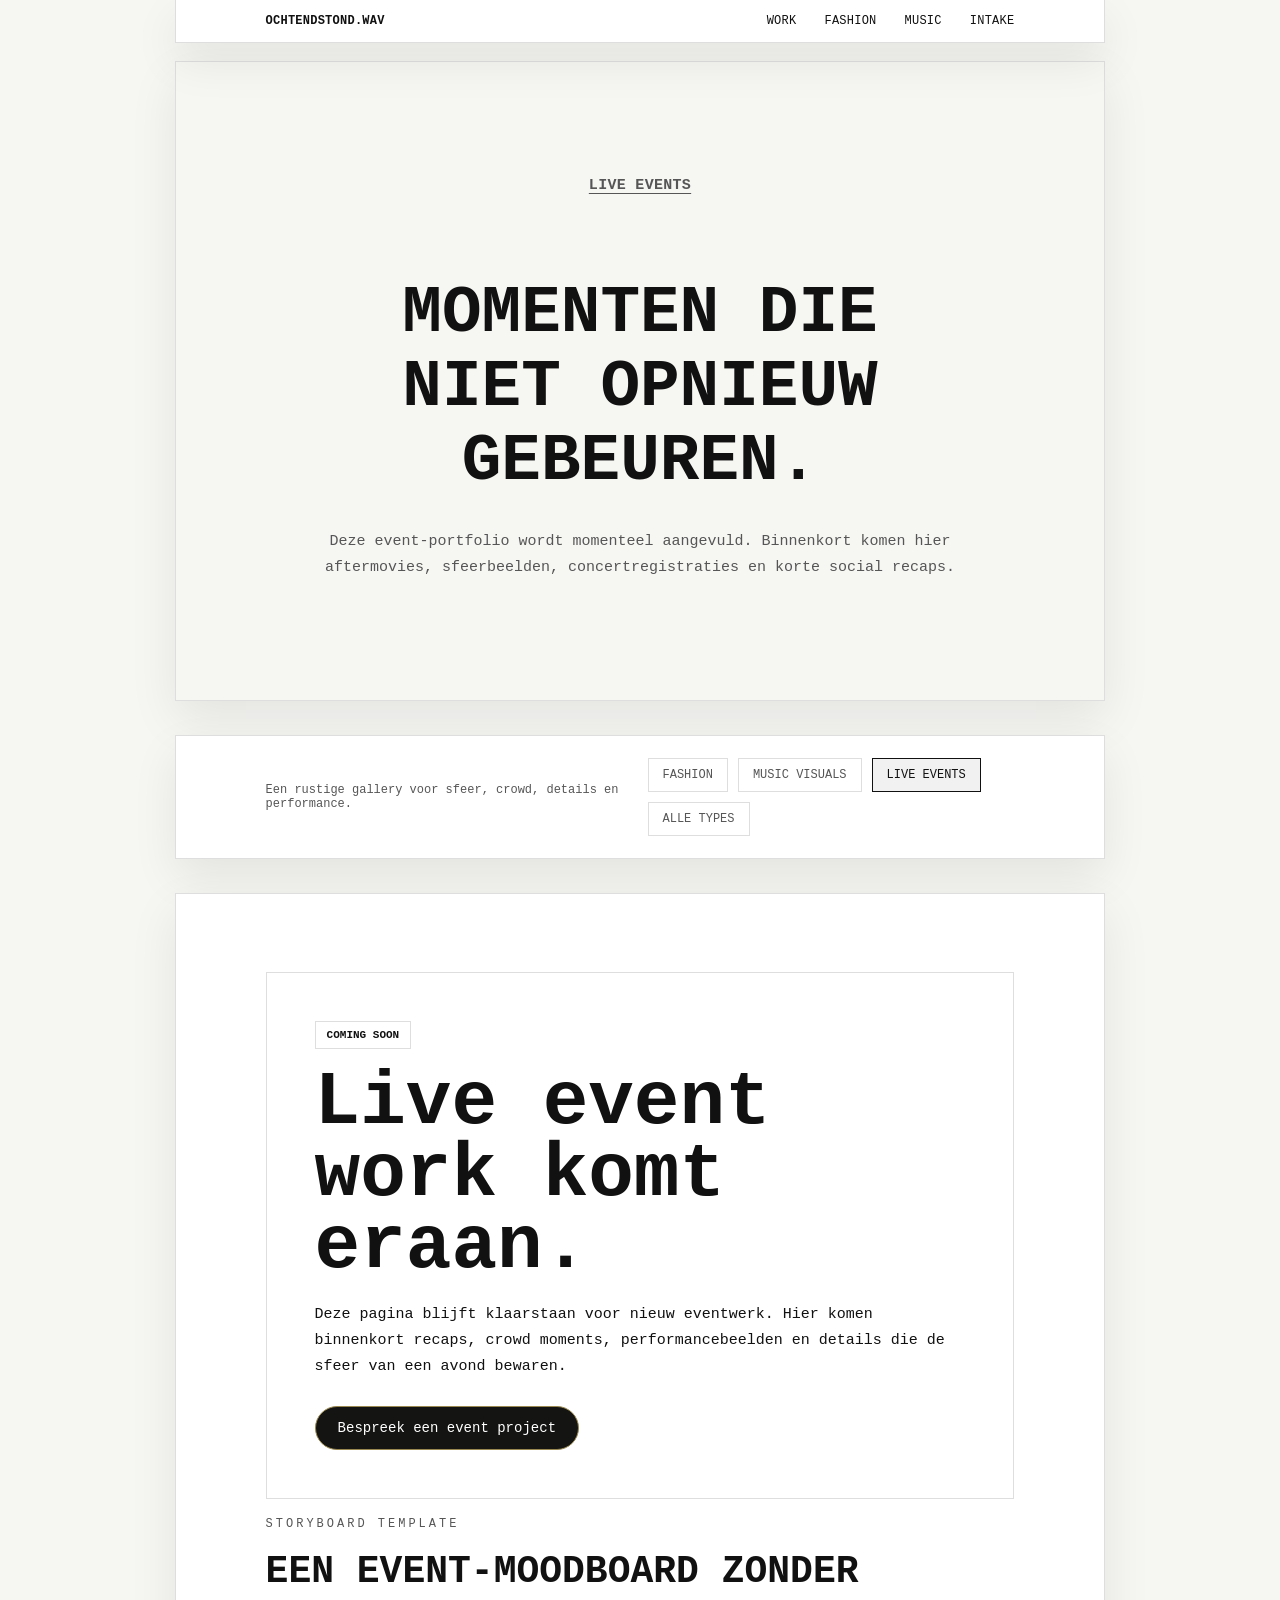
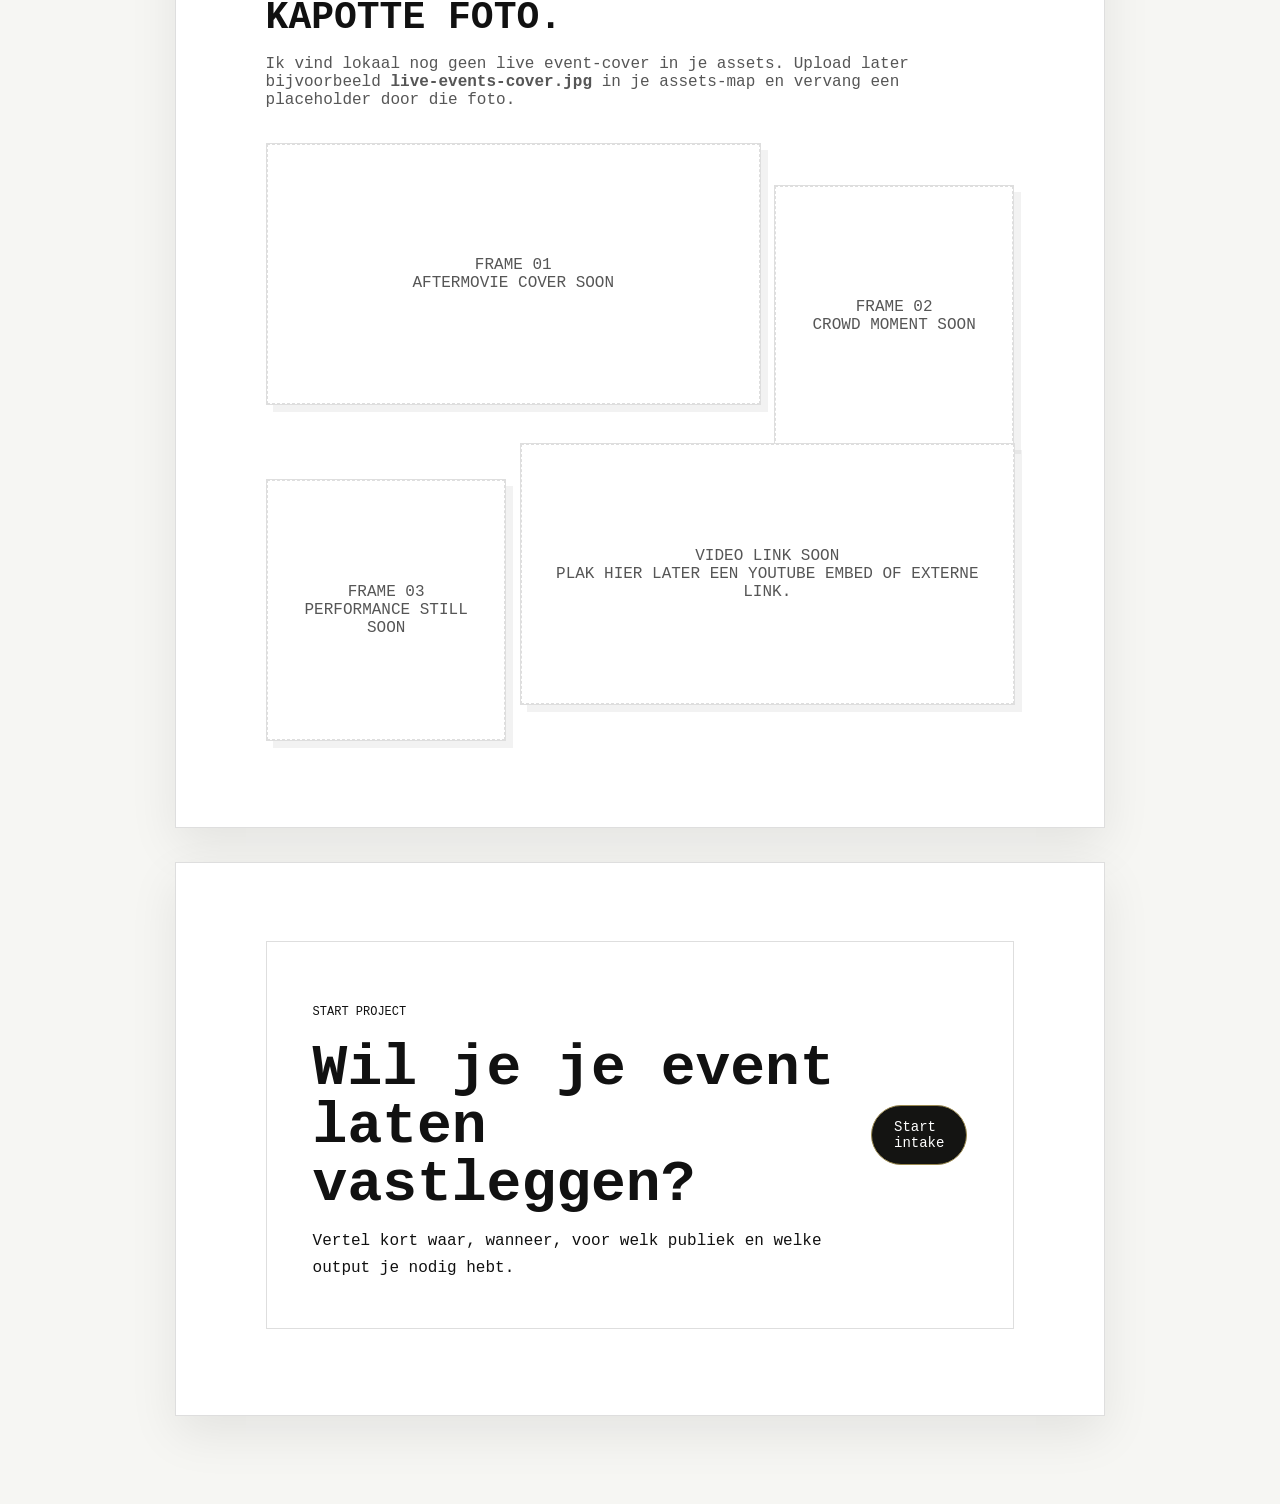
==== work-events.html @ 463ad005 "Add files via upload" ====
<!DOCTYPE html>
<html lang="nl">
<head>
  <meta charset="UTF-8" />
  <meta name="viewport" content="width=device-width, initial-scale=1.0" />
  <meta name="description" content="Live event portfolio van Ochtendstond.WAV." />
  <meta property="og:type" content="website" />
  <meta property="og:title" content="Live Events - Ochtendstond.WAV" />
  <meta property="og:description" content="Event visuals met focus op sfeer, mensen, energie en herinnering." />
  <meta property="og:image" content="https://fakdaenalderest.com/assets/FDS-groepsfoto.jpg" />
  <meta name="twitter:card" content="summary_large_image" />
  <link rel="icon" type="image/jpeg" href="assets/favicon.png.jpg" />
  <link rel="shortcut icon" type="image/jpeg" href="assets/favicon.png.jpg" />
  <link rel="apple-touch-icon" href="assets/favicon.png.jpg" />
  <link rel="stylesheet" href="style.css" />
  <title>Live Events - Ochtendstond.WAV</title>
</head>
<body class="portfolio-page storyboard-page portfolio-page-empty">
  <header class="site-header portfolio-header">
    <a href="index.html#top" class="logo">Ochtendstond.WAV</a>
    <nav class="nav-links" aria-label="Portfolio navigatie">
      <a href="index.html#work">Work</a>
      <a href="work-fasion.html">Fashion</a>
      <a href="work-music.html">Music</a>
      <a href="index.html#intake">Intake</a>
    </nav>
  </header>

  <main class="portfolio-main">
    <section class="portfolio-hero">
      <div class="portfolio-hero-content">
        <p class="portfolio-kicker">Live Events</p>
        <h1>Momenten die niet opnieuw gebeuren.</h1>
        <p>Deze event-portfolio wordt momenteel aangevuld. Binnenkort komen hier aftermovies, sfeerbeelden, concertregistraties en korte social recaps.</p>
      </div>
    </section>

    <div class="portfolio-toolbar">
      <p>Een rustige gallery voor sfeer, crowd, details en performance.</p>
      <nav class="portfolio-nav" aria-label="Werkcategorieen">
        <a href="work-fasion.html">Fashion</a>
        <a href="work-music.html">Music Visuals</a>
        <a class="active" href="work-events.html">Live Events</a>
        <a href="index.html#work">Alle types</a>
      </nav>
    </div>

    <section class="section storyboard-section">
      <div class="portfolio-soon-panel">
        <p class="portfolio-soon-label">COMING SOON</p>
        <h2>Live event work komt eraan.</h2>
        <p>
          Deze pagina blijft klaarstaan voor nieuw eventwerk. Hier komen binnenkort recaps, crowd moments,
          performancebeelden en details die de sfeer van een avond bewaren.
        </p>
        <a class="btn btn-primary" href="index.html#intake">Bespreek een event project</a>
      </div>

      <div class="storyboard-intro">
        <p class="eyebrow">STORYBOARD TEMPLATE</p>
        <h2>Een event-moodboard zonder kapotte foto.</h2>
        <p>Ik vind lokaal nog geen live event-cover in je assets. Upload later bijvoorbeeld <strong>live-events-cover.jpg</strong> in je assets-map en vervang een placeholder door die foto.</p>
      </div>

      <div class="portfolio-grid">
        <article class="portfolio-item wide portfolio-placeholder">
          <div class="portfolio-empty">
            <p>Frame 01<br>Aftermovie cover soon</p>
          </div>
        </article>

        <article class="portfolio-item portfolio-placeholder">
          <div class="portfolio-empty">
            <p>Frame 02<br>Crowd moment soon</p>
          </div>
        </article>

        <article class="portfolio-item portfolio-placeholder">
          <div class="portfolio-empty">
            <p>Frame 03<br>Performance still soon</p>
          </div>
        </article>

        <article class="portfolio-item wide portfolio-placeholder">
          <div class="portfolio-empty">
            <p>Video link soon<br>Plak hier later een YouTube embed of externe link.</p>
          </div>
        </article>
      </div>
    </section>

    <section class="section">
      <div class="portfolio-cta">
        <div>
          <p class="eyebrow">START PROJECT</p>
          <h2>Wil je je event laten vastleggen?</h2>
          <p>Vertel kort waar, wanneer, voor welk publiek en welke output je nodig hebt.</p>
        </div>
        <a class="btn btn-primary" href="index.html#intake">Start intake</a>
      </div>
    </section>
  </main>
</body>
</html>
---- style.css ----
@import url('https://fonts.googleapis.com/css2?family=Inter:wght@300;400;500;600;700;800&display=swap');

:root {
  --bg: #070707;
  --panel: #101010;
  --panel-2: #171717;
  --line: #272727;
  --text: #ffffff;
  --muted: #a7a7a7;
  --soft: #6f6f6f;
  --accent: #8b7dff;
  --accent-2: #5f55d8;
  --green: #37d69a;
  --orange: #e9b15d;
  --radius: 18px;
}

* {
  margin: 0;
  padding: 0;
  box-sizing: border-box;
}

html {
  scroll-behavior: smooth;
}

body {
  min-height: 100vh;
  background:
    radial-gradient(circle at 20% 0%, rgba(139, 125, 255, 0.2), transparent 35%),
    linear-gradient(180deg, #070707 0%, #0c0c0c 100%);
  color: var(--text);
  font-family: 'Inter', system-ui, -apple-system, BlinkMacSystemFont, sans-serif;
}

a {
  color: inherit;
  text-decoration: none;
}

.site-header {
  position: fixed;
  top: 0;
  left: 0;
  z-index: 50;
  width: 100%;
  display: flex;
  justify-content: space-between;
  align-items: center;
  padding: 24px 60px;
  background: rgba(7, 7, 7, 0.62);
  border-bottom: 1px solid rgba(255,255,255,0.06);
  backdrop-filter: blur(14px);
}

.logo {
  font-size: 13px;
  font-weight: 700;
  letter-spacing: 4px;
}

.nav-links {
  display: flex;
  gap: 28px;
}

.nav-links a {
  font-size: 13px;
  color: var(--muted);
  transition: 0.2s ease;
}

.nav-links a:hover {
  color: var(--text);
}

.hero {
  min-height: 100vh;
  display: flex;
  align-items: center;
  padding: 150px 60px 90px;
  background:
    linear-gradient(90deg, rgba(0,0,0,0.88), rgba(0,0,0,0.45)),
    url("assets/FDS-groepsfoto.jpg");
  background-size: cover;
  background-position: center;
}

.hero-content {
  width: 100%;
  max-width: 920px;
}

.eyebrow {
  font-size: 12px;
  letter-spacing: 3px;
  color: #9a884f;
  margin-bottom: 18px;
  text-transform: uppercase;
}

h1 {
  font-size: clamp(52px, 9vw, 112px);
  line-height: 0.92;
  letter-spacing: -0.07em;
  margin-bottom: 30px;
}

h1 span,
.section-head h2 span {
  color: #9a884f;
}

.hero-desc {
  max-width: 620px;
  color: rgba(255,255,255,0.76);
  font-size: 17px;
  line-height: 1.75;
  margin-bottom: 34px;
}

.hero-actions,
.form-nav {
  display: flex;
  gap: 12px;
  flex-wrap: wrap;
}

.btn {
  display: inline-flex;
  justify-content: center;
  align-items: center;
  border: 1px solid var(--line);
  border-radius: 999px;
  padding: 13px 22px;
  font-size: 14px;
  cursor: pointer;
  transition: 0.2s ease;
  font-family: inherit;
}

.btn-primary {
  color: white;
  background: #141412;
  border-color: #99884f;
}

.btn-primary:hover {
  background: #99884f;
  border-color: #99884f;
}

.btn-primary:active {
  transform: scale(0.98);
}

.btn-secondary {
  color: white;
  background: #141412;
  border-color: #8b7dff;
}

.btn-secondary:hover {
  background: #8b7dff;
  border-color: #8b7dff;
}

.btn-secondary:active {
  transform: scale(0.98);
}

.section {
  padding: 110px 60px;
}

.section-head {
  max-width: 760px;
  margin-bottom: 36px;
}

.section-head h2 {
  font-size: clamp(34px, 5vw, 64px);
  line-height: 1;
  letter-spacing: -0.055em;
}

.section-sub {
  color: var(--muted);
  line-height: 1.7;
  margin-top: 16px;
}

.projects {
  display: grid;
  grid-template-columns: repeat(3, 1fr);
  gap: 18px;
}

.project-card {
  display: block;
  position: relative;
  height: 520px;
  border-radius: var(--radius);
  overflow: hidden;
  background: var(--panel);
  cursor: pointer;
}

.project-card img {
  width: 100%;
  height: 100%;
  object-fit: cover;
  filter: saturate(0.75) contrast(1.08);
  transition: transform 0.6s ease;
}

.project-card:hover img {
  transform: scale(1.06);
}

.overlay {
  position: absolute;
  inset: auto 0 0 0;
  padding: 28px;
  background: linear-gradient(transparent, rgba(0,0,0,0.92));
}

.overlay p {
  color: #9a884f;
  font-size: 12px;
  margin-bottom: 8px;
}

.overlay h3 {
  font-size: 26px;
}

.overlay span {
  display: inline-flex;
  width: fit-content;
  margin-top: 12px;
  color: rgba(255,255,255,0.78);
  font-size: 12px;
  border-bottom: 1px solid rgba(255,255,255,0.22);
}

.portfolio-page {
  background:
    radial-gradient(circle at 80% 0%, rgba(154,136,79,0.16), transparent 34%),
    linear-gradient(180deg, #070707 0%, #0c0c0c 100%);
}

.portfolio-header {
  position: sticky;
  top: 0;
}

.portfolio-main {
  padding-top: 90px;
}

.portfolio-hero {
  min-height: 62vh;
  display: flex;
  align-items: end;
  padding: 140px 60px 70px;
  background:
    linear-gradient(180deg, rgba(0,0,0,0.1), rgba(0,0,0,0.92)),
    var(--portfolio-image);
  background-size: cover;
  background-position: center;
}

.portfolio-hero-content {
  max-width: 860px;
}

.portfolio-kicker {
  display: inline-flex;
  gap: 8px;
  align-items: center;
  color: #d9cc8a;
  font-size: 12px;
  letter-spacing: 3px;
  text-transform: uppercase;
  margin-bottom: 18px;
}

.portfolio-kicker::before {
  content: "";
  width: 34px;
  height: 1px;
  background: #9a884f;
}

.portfolio-hero h1 {
  font-size: clamp(48px, 8vw, 104px);
  line-height: 0.95;
  letter-spacing: -0.07em;
  margin-bottom: 24px;
}

.portfolio-hero p {
  max-width: 680px;
  color: rgba(255,255,255,0.76);
  font-size: 17px;
  line-height: 1.75;
}

.portfolio-toolbar {
  display: flex;
  justify-content: space-between;
  gap: 14px;
  align-items: center;
  padding: 26px 60px;
  border-top: 1px solid var(--line);
  border-bottom: 1px solid var(--line);
  background: rgba(7,7,7,0.78);
}

.portfolio-toolbar p {
  color: var(--muted);
  font-size: 14px;
}

.portfolio-nav {
  display: flex;
  gap: 10px;
  flex-wrap: wrap;
}

.portfolio-nav a {
  border: 1px solid var(--line);
  border-radius: 999px;
  color: var(--muted);
  padding: 9px 14px;
  font-size: 13px;
  transition: 0.2s ease;
}

.portfolio-nav a:hover,
.portfolio-nav a.active {
  color: white;
  border-color: #9a884f;
  background: rgba(154,136,79,0.12);
}

.portfolio-grid {
  display: grid;
  grid-template-columns: repeat(12, 1fr);
  gap: 16px;
}

.portfolio-item {
  grid-column: span 4;
  border: 1px solid var(--line);
  border-radius: 18px;
  overflow: hidden;
  background: #0a0a0a;
}

.portfolio-item.wide {
  grid-column: span 8;
}

.portfolio-item.tall {
  grid-row: span 2;
}

.portfolio-media {
  width: 100%;
  aspect-ratio: 4 / 5;
  display: block;
  object-fit: cover;
  background: #111;
  filter: saturate(0.82) contrast(1.05);
}

.portfolio-item.wide .portfolio-media {
  aspect-ratio: 16 / 9;
}

.portfolio-caption {
  padding: 16px;
}

.portfolio-caption span {
  color: #9a884f;
  font-size: 11px;
  letter-spacing: 2px;
  text-transform: uppercase;
}

.portfolio-caption h3 {
  font-size: 18px;
  margin: 7px 0 6px;
}

.portfolio-caption p {
  color: var(--muted);
  font-size: 13px;
  line-height: 1.55;
}

.portfolio-empty {
  min-height: 260px;
  display: grid;
  place-items: center;
  padding: 24px;
  color: var(--muted);
  text-align: center;
  border: 1px dashed rgba(255,255,255,0.18);
  background:
    linear-gradient(135deg, rgba(139,125,255,0.08), transparent 45%),
    #0a0a0a;
}

.portfolio-soon-panel {
  position: relative;
  z-index: 2;
  margin-bottom: 18px;
  border: 1px solid rgba(154,136,79,0.35);
  border-radius: 24px;
  background:
    linear-gradient(135deg, rgba(154,136,79,0.16), transparent 42%),
    rgba(16,16,16,0.9);
  padding: clamp(26px, 5vw, 48px);
}

.portfolio-soon-label {
  width: fit-content;
  color: #d9cc8a;
  border: 1px solid rgba(154,136,79,0.36);
  border-radius: 999px;
  background: rgba(154,136,79,0.1);
  padding: 7px 11px;
  font-size: 11px;
  font-weight: 800;
  letter-spacing: 2px;
  margin-bottom: 18px;
}

.portfolio-soon-panel h2 {
  max-width: 760px;
  font-size: clamp(36px, 6vw, 76px);
  line-height: 0.95;
  letter-spacing: -0.06em;
  margin-bottom: 18px;
}

.portfolio-soon-panel p:not(.portfolio-soon-label) {
  max-width: 680px;
  color: var(--muted);
  font-size: 15px;
  line-height: 1.75;
  margin-bottom: 26px;
}

.portfolio-grid-muted {
  opacity: 0.58;
  filter: grayscale(1);
}

.portfolio-placeholder .portfolio-empty {
  min-height: 220px;
}

.portfolio-cta {
  display: flex;
  justify-content: space-between;
  align-items: center;
  gap: 22px;
  border: 1px solid var(--line);
  border-radius: 24px;
  background: rgba(16,16,16,0.84);
  padding: clamp(24px, 5vw, 46px);
}

.portfolio-cta h2 {
  font-size: clamp(30px, 5vw, 58px);
  line-height: 1;
  letter-spacing: -0.055em;
}

.portfolio-cta p {
  max-width: 560px;
  color: var(--muted);
  line-height: 1.7;
  margin-top: 14px;
}

.process-section {
  background: linear-gradient(180deg, rgba(255,255,255,0.015), rgba(255,255,255,0));
}

.process-grid {
  display: grid;
  grid-template-columns: minmax(0, 0.95fr) minmax(320px, 1.05fr);
  gap: 18px;
  align-items: start;
}

.workflow-list {
  display: grid;
  gap: 12px;
}

.workflow-step {
  display: grid;
  grid-template-columns: 46px 1fr;
  gap: 16px;
  align-items: start;
  border: 1px solid var(--line);
  border-radius: 18px;
  background: rgba(10,10,10,0.72);
  padding: 18px;
}

.workflow-step span {
  display: inline-flex;
  justify-content: center;
  align-items: center;
  width: 38px;
  height: 38px;
  border-radius: 999px;
  color: #d9cc8a;
  background: rgba(154,136,79,0.12);
  border: 1px solid rgba(154,136,79,0.34);
  font-size: 12px;
  font-weight: 700;
}

.workflow-step h3,
.package-detail h3 {
  font-size: 20px;
  letter-spacing: -0.03em;
  margin-bottom: 8px;
}

.workflow-step p,
.package-note {
  color: var(--muted);
  font-size: 14px;
  line-height: 1.65;
}

.package-explorer {
  border: 1px solid var(--line);
  border-radius: 24px;
  background: rgba(16,16,16,0.86);
  padding: 16px;
  box-shadow: 0 30px 90px rgba(0,0,0,0.28);
}

.package-tabs {
  display: grid;
  grid-template-columns: repeat(4, 1fr);
  gap: 8px;
  padding: 6px;
  border-radius: 18px;
  background: #090909;
  margin-bottom: 16px;
}

.package-option {
  border: 0;
  border-radius: 13px;
  background: transparent;
  color: var(--muted);
  padding: 12px 8px;
  cursor: pointer;
  font-family: inherit;
  font-weight: 600;
  transition: 0.2s ease;
}

.package-option:hover {
  color: white;
  background: rgba(154,136,79,0.1);
}

.package-option.active,
.package-option[aria-selected="true"] {
  color: white;
  background: var(--panel-2);
  box-shadow: 0 0 0 2px rgba(154,136,79,0.26);
}

.package-detail {
  display: none;
  min-height: 390px;
  border: 1px solid var(--line);
  border-radius: 18px;
  background:
    linear-gradient(135deg, rgba(139,125,255,0.1), transparent 35%),
    #0a0a0a;
  padding: 24px;
}

.package-detail.active {
  display: block;
}

.package-label {
  color: #9a884f;
  font-size: 12px;
  font-weight: 700;
  letter-spacing: 2px;
  margin-bottom: 14px;
}

.package-detail ul {
  display: grid;
  gap: 10px;
  margin: 18px 0 22px;
  padding-left: 18px;
  color: rgba(255,255,255,0.84);
  line-height: 1.55;
}

.package-detail li::marker {
  color: var(--accent);
}

.system-card {
  width: 100%;
  max-width: 820px;
  background: rgba(16,16,16,0.84);
  border: 1px solid var(--line);
  border-radius: 24px;
  padding: 18px;
  box-shadow: 0 30px 90px rgba(0,0,0,0.35);
}

.tab-bar {
  display: flex;
  gap: 8px;
  background: #090909;
  padding: 6px;
  border-radius: 18px;
  margin-bottom: 22px;
}

.tab {
  flex: 1;
  border: 0;
  border-radius: 13px;
  background: transparent;
  color: var(--muted);
  padding: 13px 10px;
  cursor: pointer;
  font-family: inherit;
  transition: 0.2s ease;
  font-weight: 500;
}

.tab:hover {
  color: var(--text);
  background: rgba(139, 125, 255, 0.08);
}

.tab.active,
.tab[aria-selected="true"] {
  color: white;
  background: var(--panel-2);
  box-shadow: 0 0 0 2px rgba(139, 125, 255, 0.28);
}

.panel {
  display: none;
}

.panel.active {
  display: block;
}

.progress-bar {
  display: flex;
  align-items: center;
  gap: 8px;
  margin: 8px 0 28px;
}

.step-dot {
  width: 9px;
  height: 9px;
  border-radius: 999px;
  background: #333;
}

.step-dot.done {
  background: var(--green);
}

.step-dot.active {
  width: 34px;
  background: var(--accent);
}

#step-label {
  margin-left: 8px;
  color: var(--soft);
  font-size: 12px;
}

.form-step {
  display: none;
}

.form-step.active {
  display: block;
}

.form-step h3 {
  font-size: 24px;
  margin-bottom: 8px;
}

.form-step p {
  color: var(--muted);
  margin-bottom: 24px;
}

label,
.field-block {
  display: block;
  margin-bottom: 22px;
  color: var(--muted);
  font-size: 13px;
}

input,
textarea,
select {
  width: 100%;
  margin-top: 8px;
  background: #0a0a0a;
  border: 1px solid var(--line);
  border-radius: 14px;
  padding: 15px 15px;
  color: white;
  font-size: 14px;
  font-family: inherit;
  outline: none;
  transition: 0.2s ease;
}

input:focus,
textarea:focus,
select:focus {
  border-color: var(--accent);
  box-shadow: 0 0 0 2px rgba(139, 125, 255, 0.12);
}

textarea {
  min-height: 110px;
  resize: vertical;
}

.option-grid {
  display: grid;
  grid-template-columns: repeat(3, 1fr);
  gap: 9px;
  margin-top: 10px;
}

.option {
  border: 1px solid var(--line);
  background: #0a0a0a;
  color: var(--muted);
  border-radius: 14px;
  padding: 13px 10px;
  cursor: pointer;
  font-family: inherit;
  font-weight: 500;
  transition: 0.2s ease;
}

.option:hover {
  border-color: var(--accent);
  color: var(--accent);
}

.option.selected {
  color: #ffffff;
  background: var(--accent);
  border-color: var(--accent);
  box-shadow: 0 0 0 2px rgba(139, 125, 255, 0.28);
}

.option.selected::before {
  content: "✓ ";
  font-weight: 700;
}

.form-nav {
  justify-content: space-between;
  margin-top: 28px;
}

.form-status {
  min-height: 23px;
}

.empty-state {
  text-align: center;
  padding: 54px 20px;
}

.empty-state i {
  display: block;
  color: var(--soft);
  font-size: 46px;
  margin-bottom: 14px;
}

.empty-state p,
.muted {
  color: var(--muted);
  font-size: 14px;
  line-height: 1.6;
}

.hidden {
  display: none;
}

.breakdown-output {
  display: grid;
  gap: 14px;
}

.breakdown-card {
  border: 1px solid var(--line);
  border-radius: 18px;
  overflow: hidden;
  background: #0a0a0a;
}

.breakdown-header {
  display: flex;
  align-items: center;
  gap: 10px;
  background: var(--panel-2);
  padding: 14px 16px;
}

.breakdown-header i {
  color: var(--accent);
  font-size: 19px;
}

.breakdown-header h3 {
  font-size: 15px;
}

.breakdown-body {
  padding: 16px;
}

.breakdown-row {
  display: flex;
  justify-content: space-between;
  gap: 18px;
  padding: 9px 0;
  border-bottom: 1px solid var(--line);
  font-size: 13px;
}

.breakdown-row:last-child {
  border-bottom: 0;
}

.breakdown-row span:first-child {
  color: var(--muted);
  min-width: 140px;
}

.breakdown-row strong {
  text-align: right;
}

.pill {
  display: inline-block;
  padding: 7px 11px;
  border-radius: 999px;
  background: rgba(139,125,255,0.14);
  color: #c9c3ff;
  font-size: 12px;
  margin: 4px 4px 4px 0;
}

.pill.green {
  color: #b8ffdf;
  background: rgba(55,214,154,0.14);
}

.pill.orange {
  color: #ffd9a6;
  background: rgba(233,177,93,0.14);
}

.metrics {
  display: grid;
  grid-template-columns: repeat(3, 1fr);
  gap: 14px;
  margin-bottom: 20px;
}

.metric {
  border: 1px solid var(--line);
  border-radius: 16px;
  background: #0a0a0a;
  padding: 18px;
}

.metric span {
  display: block;
  color: var(--muted);
  font-size: 12px;
  margin-bottom: 8px;
}

.metric strong {
  font-size: 24px;
}

.project-list {
  display: grid;
  gap: 10px;
}

.project-row {
  display: flex;
  gap: 12px;
  align-items: center;
  border: 1px solid var(--line);
  background: #0a0a0a;
  border-radius: 16px;
  padding: 14px;
  cursor: pointer;
  transition: 0.2s ease;
}

.project-row:hover {
  border-color: var(--accent);
  background: rgba(139, 125, 255, 0.06);
}

.project-row.active {
  border-color: var(--accent);
  background: rgba(139, 125, 255, 0.14);
}

.project-row-completed {
  opacity: 0.48;
  filter: grayscale(1);
}

.project-row-completed .status {
  color: #d7d7d7;
  background: rgba(255, 255, 255, 0.08);
}

.status {
  border-radius: 999px;
  background: rgba(139,125,255,0.14);
  color: #c9c3ff;
  padding: 5px 9px;
  font-size: 11px;
}

.project-info {
  flex: 1;
}

.project-info strong {
  display: block;
  font-size: 14px;
}

.project-info span {
  display: block;
  color: var(--muted);
  font-size: 12px;
  margin-top: 3px;
}

.about-text {
  max-width: 75ch;
  font-size: 17px;
  color: rgba(255,255,255,0.82);
  line-height: 1.35;
  letter-spacing: -0.03em;
}

.contact-links {
  display: flex;
  flex-direction: column;
  gap: 14px;
}

.contact-links a {
  width: fit-content;
  font-size: clamp(12px, 3vw, 20px);
  letter-spacing: -0.05em;
  border-bottom: 1px solid rgba(255,255,255,0.2);
  transition: 0.2s ease;
}

.contact-links a:hover {
  border-bottom-color: var(--accent);
  color: var(--accent);
}

.footer {
  padding: 32px 60px;
  color: var(--soft);
  border-top: 1px solid var(--line);
}

#completeProjectBtn:disabled,
button:disabled {
  cursor: not-allowed;
  opacity: 0.55;
}

@media (max-width: 900px) {
  .site-header {
    padding: 18px 22px;
  }

  .nav-links {
    display: none;
  }

  .hero,
  .section {
    padding-left: 22px;
    padding-right: 22px;
  }

  .projects,
  .process-grid,
  .portfolio-grid,
  .metrics {
    grid-template-columns: 1fr;
  }

  .portfolio-hero,
  .portfolio-toolbar {
    padding-left: 22px;
    padding-right: 22px;
  }

  .portfolio-toolbar,
  .portfolio-cta {
    align-items: flex-start;
    flex-direction: column;
  }

  .portfolio-item,
  .portfolio-item.wide {
    grid-column: span 1;
  }

  .project-card {
    height: 420px;
  }

  .option-grid {
    grid-template-columns: repeat(2, 1fr);
  }

  .package-detail {
    min-height: auto;
  }

  .breakdown-row {
    flex-direction: column;
    gap: 5px;
  }

  .breakdown-row strong {
    text-align: left;
  }

  .footer {
    padding: 28px 22px;
  }
}

@media (max-width: 560px) {
  .hero {
    padding-top: 130px;
  }

  .hero-actions,
  .form-nav,
  .tab-bar,
  .package-tabs {
    flex-direction: column;
  }

  .package-tabs {
    display: flex;
  }

  .option-grid {
    grid-template-columns: 1fr;
  }
}

.thanks-page {
  min-height: 100vh;
  display: flex;
  align-items: center;
  justify-content: center;
  padding: 40px 20px;
}

.thanks-card {
  width: min(760px, 100%);
  border: 1px solid var(--line);
  background: rgba(16, 16, 16, 0.9);
  border-radius: 28px;
  padding: clamp(32px, 6vw, 70px);
}

.about-text {
  margin-bottom: 1.5rem;
  line-height: 1.8;
}

/* Screenplay redesign for Ochtendstond.WAV */
.screenplay-site {
  --paper: #fbfaf6;
  --script-ink: #111111;
  --script-muted: #4d4a44;
  --script-rule: #d8d4ca;
  --script-red: #ff493d;
  --script-red-soft: rgba(255, 73, 61, 0.12);
  --script-shadow: rgba(28, 23, 16, 0.2);
  --page-width: 930px;
  --script-margin: clamp(28px, 7vw, 104px);
  background:
    linear-gradient(90deg, rgba(0, 0, 0, 0.035) 1px, transparent 1px),
    linear-gradient(180deg, #d8d2c4, #f0eadf 42%, #d6cfbf);
  background-size: 46px 46px, auto;
  color: var(--script-ink);
  font-family: "Courier New", Courier, monospace;
}

.screenplay-site::selection {
  background: var(--script-red-soft);
}

.screenplay-site .site-header {
  position: sticky;
  top: 0;
  z-index: 80;
  width: min(100%, var(--page-width));
  margin: 0 auto;
  padding: 14px var(--script-margin);
  display: grid;
  grid-template-columns: 1fr auto 1fr;
  align-items: center;
  gap: clamp(18px, 4vw, 54px);
  background: rgba(251, 250, 246, 0.94);
  border: 1px solid var(--script-rule);
  border-top: 0;
  backdrop-filter: blur(10px);
  box-shadow: 0 12px 30px rgba(0,0,0,0.07);
}

.screenplay-site .logo {
  color: var(--script-ink);
  font-size: 12px;
  font-weight: 700;
  letter-spacing: 0.04em;
  text-align: center;
  text-transform: uppercase;
}

.screenplay-site .nav-links {
  display: flex;
  gap: clamp(12px, 2vw, 24px);
  align-items: center;
}

.screenplay-site .nav-left {
  justify-content: flex-start;
}

.screenplay-site .nav-right {
  justify-content: flex-end;
}

.screenplay-site .nav-links a {
  color: var(--script-muted);
  font-size: 12px;
  text-transform: uppercase;
}

.screenplay-site .nav-links a:hover {
  color: var(--script-red);
}

.screenplay-site main {
  width: min(100%, 1080px);
  margin: 0 auto;
  padding: 18px clamp(10px, 2vw, 24px) 54px;
}

.screenplay-site .hero,
.screenplay-site .section,
.screenplay-site .footer {
  position: relative;
  width: min(100%, var(--page-width));
  margin: 0 auto 34px;
  padding: 78px var(--script-margin) 86px;
  background:
    linear-gradient(90deg, rgba(0, 0, 0, 0.022), transparent 2%, transparent 98%, rgba(0, 0, 0, 0.03)),
    var(--paper);
  border: 1px solid #c7c2b7;
  border-radius: 0;
  box-shadow: 0 20px 60px var(--script-shadow);
}

.screenplay-site .hero {
  min-height: min(920px, calc(100vh - 72px));
  display: grid;
  place-items: center;
  background:
    linear-gradient(90deg, rgba(0, 0, 0, 0.022), transparent 2%, transparent 98%, rgba(0, 0, 0, 0.03)),
    var(--paper);
}

.screenplay-site .hero::before,
.screenplay-site .section::before {
  content: "";
  position: absolute;
  top: 0;
  bottom: 0;
  left: var(--script-margin);
  width: 1px;
  background: rgba(17, 17, 17, 0.08);
}

.screenplay-site .hero::after,
.screenplay-site .section::after {
  content: "";
  position: absolute;
  inset: 0;
  pointer-events: none;
  opacity: 0.28;
  background:
    repeating-linear-gradient(0deg, transparent 0 23px, rgba(0, 0, 0, 0.018) 24px),
    radial-gradient(circle at 22% 18%, rgba(0, 0, 0, 0.04), transparent 18%),
    radial-gradient(circle at 80% 84%, rgba(0, 0, 0, 0.03), transparent 22%);
  mix-blend-mode: multiply;
}

.screenplay-site .hero > *,
.screenplay-site .section > * {
  position: relative;
  z-index: 1;
}

.screenplay-site .hero-content {
  width: 100%;
  max-width: 680px;
  text-align: center;
}

.screenplay-site .hero-content::before {
  content: "A1";
  position: absolute;
  top: -22px;
  left: calc(var(--script-margin) * -0.72);
  color: var(--script-ink);
  font-weight: 700;
}

.screenplay-site .hero-content::after {
  content: "TITLE PAGE";
  position: absolute;
  top: -64px;
  right: 0;
  color: var(--script-red);
  font-family: Arial, Helvetica, sans-serif;
  font-size: clamp(18px, 3vw, 32px);
  font-weight: 900;
  transform: rotate(-1deg);
}

.screenplay-site .eyebrow {
  color: var(--script-ink);
  font-size: 13px;
  font-weight: 700;
  letter-spacing: 0.02em;
  text-align: left;
}

.screenplay-site .hero .eyebrow {
  margin: 0 0 82px;
  text-align: center;
  text-decoration: underline;
  text-underline-offset: 4px;
}

.screenplay-site h1 {
  margin: 0 auto 28px;
  color: var(--script-ink);
  font-size: clamp(30px, 7vw, 68px);
  line-height: 1.18;
  letter-spacing: 0;
  text-align: center;
  text-transform: uppercase;
}

.screenplay-site h1 span,
.screenplay-site .section-head h2 span {
  color: var(--script-ink);
}

.screenplay-site .hero-desc {
  max-width: 620px;
  margin: 0 0 24px;
  color: var(--script-ink);
  font-size: 16px;
  line-height: 1.55;
}

.screenplay-site .script-label {
  margin: 0 0 28px;
  color: var(--script-muted);
  font-size: 13px;
  text-align: center;
  text-transform: uppercase;
}

.screenplay-site .hero-subtitle {
  max-width: 560px;
  margin: 0 auto 74px;
  color: var(--script-ink);
  font-size: clamp(15px, 2.2vw, 19px);
  line-height: 1.6;
  text-align: center;
}

.screenplay-site .script-credit {
  display: grid;
  gap: 8px;
  margin: 0 auto 52px;
  color: var(--script-muted);
  font-size: 13px;
  text-align: center;
  text-transform: uppercase;
}

.screenplay-site .script-credit strong {
  color: var(--script-ink);
  font-size: 16px;
}

.screenplay-site .hero-desc:first-of-type {
  margin-left: 138px;
  max-width: 430px;
}

.screenplay-site .hero-desc:first-of-type::first-line,
.screenplay-site .hero-desc:nth-of-type(2)::first-line {
  font-weight: 700;
}

.screenplay-site .hero-actions {
  justify-content: center;
  margin: 0;
}

.screenplay-site .story-page {
  min-height: 760px;
}

.screenplay-site .page-number {
  position: absolute;
  top: 34px;
  right: var(--script-margin);
  color: var(--script-muted);
}

.screenplay-site .transition,
.screenplay-site .slugline,
.screenplay-site .character {
  color: var(--script-ink);
  font-weight: 700;
  text-transform: uppercase;
}

.screenplay-site .transition {
  text-align: right;
}

.screenplay-site .slugline {
  margin: 42px 0 28px;
}

.screenplay-site .action {
  max-width: 680px;
  margin: 0 0 28px;
  color: var(--script-ink);
  font-size: 16px;
  line-height: 1.75;
}

.screenplay-site .character {
  margin: 44px auto 8px;
  text-align: center;
}

.screenplay-site .dialogue {
  max-width: 430px;
  margin: 0 auto 38px;
  color: var(--script-ink);
  font-size: 16px;
  line-height: 1.65;
  text-align: left;
}

.screenplay-site .btn {
  border: 1px solid var(--script-ink);
  border-radius: 0;
  background: var(--script-ink);
  color: var(--paper);
  font: inherit;
  font-size: 13px;
  padding: 0 16px;
  min-height: 42px;
}

.screenplay-site .btn-secondary {
  background: transparent;
  color: var(--script-ink);
}

.screenplay-site .btn:hover,
.screenplay-site .btn:focus-visible {
  outline: 0;
  border-color: var(--script-red);
  background: var(--script-red);
  color: var(--paper);
}

.screenplay-site .section::before {
  left: var(--script-margin);
}

.screenplay-site .section-head {
  max-width: 680px;
  margin-bottom: 42px;
}

.screenplay-site #work .section-head::before,
.screenplay-site #process .section-head::before,
.screenplay-site #intake .section-head::before,
.screenplay-site #about .section-head::before,
.screenplay-site #contact .section-head::before {
  display: block;
  margin-bottom: 20px;
  color: var(--script-ink);
  font-weight: 700;
  text-transform: uppercase;
}

.screenplay-site #work .section-head::before {
  content: "EXT. PORTFOLIO WALL - DAY";
}

.screenplay-site #process .section-head::before {
  content: "INT. PRE-PRODUCTION ROOM - CONTINUOUS";
}

.screenplay-site #intake .section-head::before {
  content: "INT. PROJECT DRAFT - START";
}

.screenplay-site #about .section-head::before {
  content: "CHARACTER INTRODUCTION";
}

.screenplay-site #contact .section-head::before {
  content: "FADE OUT.";
}

.screenplay-site .section-head h2 {
  font-size: clamp(18px, 3vw, 30px);
  line-height: 1.25;
  letter-spacing: 0;
  text-transform: uppercase;
}

.screenplay-site .section-sub {
  color: var(--script-muted);
}

.screenplay-site #work .section-head .eyebrow::after {
  content: " / SLUG LINE";
  color: var(--script-red);
  font-family: Arial, Helvetica, sans-serif;
  font-weight: 900;
}

.screenplay-site .projects {
  display: grid;
  grid-template-columns: 1fr;
  gap: 18px;
}

.screenplay-site .project-card {
  height: auto;
  min-height: 185px;
  display: grid;
  grid-template-columns: 190px 1fr;
  align-items: stretch;
  border: 0;
  border-bottom: 1px solid var(--script-rule);
  border-radius: 0;
  background: transparent;
}

.screenplay-site .project-card:hover {
  background: var(--script-red-soft);
  box-shadow: -12px 0 0 var(--script-red-soft), 12px 0 0 var(--script-red-soft);
}

.screenplay-site .project-card img {
  width: 100%;
  height: 100%;
  min-height: 150px;
  aspect-ratio: 4 / 3;
  margin: 0;
  object-fit: cover;
  object-position: center;
  filter: grayscale(1) contrast(1.08);
}

.screenplay-site .project-image-placeholder {
  width: 100%;
  height: 100%;
  min-height: 150px;
  aspect-ratio: 4 / 3;
  display: grid;
  place-items: center;
  border: 1px dashed var(--script-rule);
  background:
    linear-gradient(135deg, rgba(255, 73, 61, 0.08), transparent 54%),
    rgba(17, 17, 17, 0.04);
  color: var(--script-muted);
  font-size: 11px;
  font-weight: 700;
  text-align: center;
  text-transform: uppercase;
}

.screenplay-site .project-card:hover img {
  transform: none;
  filter: grayscale(0.2) contrast(1.05);
}

.screenplay-site .overlay {
  position: static;
  padding: 0 0 18px;
  background: transparent;
}

.screenplay-site .overlay p,
.screenplay-site .overlay span {
  color: var(--script-muted);
}

.screenplay-site .overlay h3 {
  color: var(--script-ink);
  font-size: 20px;
  text-transform: uppercase;
}

.screenplay-site .process-grid {
  grid-template-columns: 1fr;
}

.screenplay-site .workflow-step,
.screenplay-site .package-explorer,
.screenplay-site .system-card,
.screenplay-site .metric,
.screenplay-site .project-row,
.screenplay-site .breakdown-card {
  border-color: var(--script-rule);
  border-radius: 0;
  background: transparent;
  box-shadow: none;
}

.screenplay-site .workflow-step {
  grid-template-columns: 74px 1fr;
}

.screenplay-site .workflow-step span {
  width: auto;
  height: auto;
  border: 0;
  border-radius: 0;
  background: transparent;
  color: var(--script-muted);
}

.screenplay-site .workflow-step h3,
.screenplay-site .package-detail h3,
.screenplay-site .form-step h3 {
  color: var(--script-ink);
  text-transform: uppercase;
}

.screenplay-site .workflow-step p,
.screenplay-site .package-note,
.screenplay-site .form-step p,
.screenplay-site .muted,
.screenplay-site .empty-state p {
  color: var(--script-muted);
}

.screenplay-site .package-tabs,
.screenplay-site .tab-bar {
  background: transparent;
  border: 1px solid var(--script-rule);
  border-radius: 0;
}

.screenplay-site #intake .system-card {
  padding: clamp(18px, 4vw, 36px);
}

.screenplay-site #intake .tab-bar {
  width: fit-content;
  margin: 0 auto 32px;
  border-color: rgba(17, 17, 17, 0.12);
}

.screenplay-site .package-option,
.screenplay-site .tab,
.screenplay-site .option {
  border-radius: 0;
  background: transparent;
  color: var(--script-ink);
  font: inherit;
}

.screenplay-site #intake .tab {
  padding: 9px 13px;
  color: var(--script-muted);
  font-size: 12px;
}

.screenplay-site .package-option.active,
.screenplay-site .package-option[aria-selected="true"],
.screenplay-site .tab.active,
.screenplay-site .tab[aria-selected="true"],
.screenplay-site .option.selected {
  background: var(--script-red-soft);
  color: var(--script-ink);
  box-shadow: none;
}

.screenplay-site #intake .progress-bar {
  justify-content: center;
  margin: 4px 0 38px;
  padding-bottom: 20px;
  border-bottom: 1px solid rgba(17, 17, 17, 0.08);
}

.screenplay-site #intake .step-dot {
  width: 7px;
  height: 7px;
  background: rgba(17, 17, 17, 0.2);
}

.screenplay-site #intake .step-dot.done,
.screenplay-site #intake .step-dot.active {
  background: #111;
}

.screenplay-site #intake .step-dot.active {
  width: 28px;
}

.screenplay-site #step-label {
  color: var(--script-muted);
  font-size: 11px;
}

.screenplay-site #intake .form-step {
  max-width: 680px;
  margin: 0 auto;
}

.screenplay-site #intake .form-step h3 {
  margin-bottom: 10px;
  font-size: clamp(18px, 3vw, 26px);
  text-align: center;
}

.screenplay-site #intake .form-step > p {
  max-width: 420px;
  margin: 0 auto 28px;
  color: var(--script-muted);
  text-align: center;
  text-transform: none;
}

.screenplay-site #intake label,
.screenplay-site #intake .field-block {
  margin-bottom: 18px;
  color: var(--script-muted);
  font-size: 12px;
  letter-spacing: 0.02em;
}

.screenplay-site #intake input,
.screenplay-site #intake textarea,
.screenplay-site #intake select {
  padding: 12px 0;
}

.screenplay-site #intake textarea {
  min-height: 92px;
  padding: 12px;
}

.screenplay-site #intake .option-grid {
  grid-template-columns: repeat(2, minmax(0, 1fr));
  gap: 8px;
}

.screenplay-site #intake .option {
  padding: 10px 9px;
  border-color: rgba(17, 17, 17, 0.14);
  color: var(--script-muted);
  font-size: 12px;
}

.screenplay-site #intake .option:hover,
.screenplay-site #intake .option.selected {
  border-color: #111;
  background: rgba(17, 17, 17, 0.06);
  color: #111;
}

.screenplay-site #intake .form-status {
  max-width: 680px;
  margin: 18px auto 0;
  text-align: center;
}

.screenplay-site #intake .form-nav {
  max-width: 680px;
  margin: 28px auto 0;
}

.screenplay-site .package-detail {
  border-radius: 0;
  background: var(--paper);
  color: var(--script-ink);
}

.screenplay-site .package-detail,
.screenplay-site .package-detail p,
.screenplay-site .package-detail li,
.screenplay-site .package-detail h3,
.screenplay-site .package-note {
  color: var(--script-ink);
}

.screenplay-site .package-label {
  color: var(--script-red);
}

.screenplay-site label,
.screenplay-site .field-block {
  color: var(--script-ink);
  font: inherit;
  text-transform: uppercase;
}

.screenplay-site input,
.screenplay-site textarea,
.screenplay-site select {
  border: 0;
  border-bottom: 1px solid var(--script-ink);
  border-radius: 0;
  background: transparent;
  color: var(--script-ink);
  font: inherit;
}

.screenplay-site textarea {
  border: 1px solid var(--script-rule);
}

.screenplay-site input:focus,
.screenplay-site textarea:focus,
.screenplay-site select:focus {
  border-color: var(--script-red);
  background: var(--script-red-soft);
  box-shadow: none;
}

.screenplay-site .about-section {
  display: grid;
  grid-template-columns: minmax(0, 1fr) minmax(240px, 0.65fr);
  gap: 34px;
}

.screenplay-site .about-copy {
  min-width: 0;
}

.screenplay-site .about-text {
  color: var(--script-ink);
}

.screenplay-site .about-portrait {
  align-self: start;
  overflow: hidden;
  border: 1px solid var(--script-rule);
  background: var(--paper);
  min-height: 420px;
}

.screenplay-site .about-portrait img {
  width: 100%;
  height: 420px;
  display: block;
  object-fit: cover;
  filter: grayscale(1) contrast(1.04);
}

.screenplay-site .about-portrait figcaption {
  padding: 12px;
  color: var(--script-muted);
  font-size: 12px;
  text-transform: uppercase;
}

.screenplay-site .contact-links a {
  color: var(--script-ink);
}

.screenplay-site .footer {
  min-height: auto;
  color: var(--script-muted);
}

@media (max-width: 900px) {
  .screenplay-site .site-header {
    padding: 14px 22px;
    grid-template-columns: 1fr;
    gap: 10px;
  }

  .screenplay-site .nav-links {
    display: flex;
    overflow-x: auto;
    gap: 14px;
    justify-content: center;
    width: 100%;
  }

  .screenplay-site .hero,
  .screenplay-site .section,
  .screenplay-site .footer {
    padding: 58px 22px 64px;
  }

  .screenplay-site .hero {
    min-height: auto;
  }

  .screenplay-site .hero-content::after {
    display: none;
  }

  .screenplay-site .hero-desc:first-of-type,
  .screenplay-site .hero-actions {
    margin-left: 0;
  }

  .screenplay-site .project-card,
  .screenplay-site .about-section {
    grid-template-columns: 1fr;
  }

  .screenplay-site .project-card img {
    width: 100%;
    height: 240px;
  }

  .screenplay-site #intake .option-grid {
    grid-template-columns: 1fr;
  }
}

/* Storyboard portfolio pages */
.storyboard-page {
  --paper: #fbfaf6;
  --script-ink: #111111;
  --script-muted: #4d4a44;
  --script-rule: #d8d4ca;
  --script-red: #ff493d;
  background:
    linear-gradient(90deg, rgba(0, 0, 0, 0.035) 1px, transparent 1px),
    linear-gradient(180deg, #d8d2c4, #f0eadf 42%, #d6cfbf);
  background-size: 46px 46px, auto;
  color: var(--script-ink);
  font-family: "Courier New", Courier, monospace;
}

.storyboard-page .site-header {
  width: min(100%, 930px);
  margin: 0 auto;
  padding: 14px clamp(22px, 7vw, 104px);
  border: 1px solid var(--script-rule);
  border-top: 0;
  background: rgba(251, 250, 246, 0.94);
  box-shadow: 0 12px 30px rgba(0,0,0,0.07);
}

.storyboard-page .logo,
.storyboard-page .nav-links a {
  color: var(--script-ink);
  font-size: 12px;
  letter-spacing: 0.02em;
  text-transform: uppercase;
}

.storyboard-page .portfolio-main {
  width: min(100%, 1080px);
  margin: 0 auto;
  padding: 18px clamp(10px, 2vw, 24px) 54px;
}

.storyboard-page .portfolio-hero,
.storyboard-page .section {
  width: min(100%, 930px);
  margin: 0 auto 34px;
  padding: 78px clamp(28px, 7vw, 104px) 86px;
  border: 1px solid #c7c2b7;
  border-radius: 0;
  background:
    linear-gradient(90deg, rgba(0, 0, 0, 0.022), transparent 2%, transparent 98%, rgba(0, 0, 0, 0.03)),
    var(--paper);
  box-shadow: 0 20px 60px rgba(28, 23, 16, 0.2);
}

.storyboard-page .portfolio-hero {
  min-height: 720px;
  display: grid;
  place-items: center;
  text-align: center;
  background:
    linear-gradient(rgba(251, 250, 246, 0.82), rgba(251, 250, 246, 0.96)),
    var(--portfolio-image),
    var(--paper);
  background-size: cover;
  background-position: center;
}

.storyboard-page .portfolio-hero-content {
  max-width: 650px;
}

.storyboard-page .portfolio-kicker {
  display: block;
  margin: 0 0 78px;
  color: var(--script-ink);
  font-size: 13px;
  font-weight: 700;
  letter-spacing: 0.02em;
  text-align: center;
  text-decoration: underline;
  text-underline-offset: 4px;
}

.storyboard-page .portfolio-kicker::before {
  display: none;
}

.storyboard-page .portfolio-hero h1 {
  margin: 0 auto 30px;
  color: var(--script-ink);
  font-size: clamp(30px, 6.5vw, 66px);
  line-height: 1.12;
  letter-spacing: 0;
  text-transform: uppercase;
}

.storyboard-page .portfolio-hero p {
  color: var(--script-muted);
  font-size: 15px;
}

.storyboard-page .portfolio-toolbar {
  width: min(100%, 930px);
  margin: 0 auto 34px;
  padding: 22px clamp(28px, 7vw, 104px);
  border: 1px solid var(--script-rule);
  border-radius: 0;
  background: var(--paper);
}

.storyboard-page .portfolio-toolbar p,
.storyboard-page .portfolio-nav a {
  color: var(--script-muted);
  font-size: 12px;
}

.storyboard-page .portfolio-nav a {
  border: 1px solid var(--script-rule);
  border-radius: 0;
  background: transparent;
  text-transform: uppercase;
}

.storyboard-page .portfolio-nav a:hover,
.storyboard-page .portfolio-nav a.active {
  color: var(--script-ink);
  border-color: var(--script-red);
  background: rgba(255, 73, 61, 0.12);
}

.storyboard-intro {
  max-width: 690px;
  margin-bottom: 34px;
}

.storyboard-intro h2 {
  margin: 10px 0 14px;
  color: var(--script-ink);
  font-size: clamp(22px, 4vw, 38px);
  line-height: 1.2;
  text-transform: uppercase;
}

.storyboard-intro p,
.storyboard-intro strong {
  color: var(--script-muted);
}

.storyboard-page .portfolio-grid {
  grid-template-columns: repeat(12, 1fr);
  gap: 14px;
}

.storyboard-page .portfolio-item {
  color: var(--script-ink);
  border: 1px solid var(--script-rule);
  border-radius: 0;
  background: #fffdf7;
  box-shadow: 8px 8px 0 rgba(17, 17, 17, 0.06);
  text-decoration: none;
  transition: transform 0.2s ease, filter 0.2s ease, box-shadow 0.2s ease;
}

.storyboard-page .storyboard-frame:hover {
  transform: translateY(-3px) rotate(-0.35deg);
  box-shadow: 12px 12px 0 rgba(255, 73, 61, 0.12);
}

.storyboard-page .portfolio-media {
  filter: grayscale(1) contrast(1.08);
  transition: filter 0.25s ease, transform 0.25s ease;
}

.storyboard-page .storyboard-frame:hover .portfolio-media {
  filter: grayscale(0.05) contrast(1.02) saturate(1.06);
  transform: scale(1.015);
}

.storyboard-page .portfolio-caption {
  border-top: 1px solid var(--script-rule);
  background: #fffdf7;
}

.storyboard-page .portfolio-caption span {
  color: var(--script-red);
}

.storyboard-page .portfolio-caption h3,
.storyboard-page .portfolio-caption p {
  color: var(--script-ink);
}

.storyboard-page .portfolio-empty {
  min-height: 260px;
  color: var(--script-muted);
  border: 1px dashed var(--script-rule);
  background:
    repeating-linear-gradient(0deg, transparent 0 23px, rgba(0, 0, 0, 0.018) 24px),
    #fffdf7;
  text-transform: uppercase;
}

.storyboard-page .portfolio-soon-panel,
.storyboard-page .portfolio-cta {
  border: 1px solid var(--script-rule);
  border-radius: 0;
  background: #fffdf7;
  box-shadow: none;
}

.storyboard-page .portfolio-soon-label {
  color: var(--script-red);
  border-color: var(--script-rule);
  border-radius: 0;
  background: transparent;
}

.storyboard-page .portfolio-soon-panel h2,
.storyboard-page .portfolio-soon-panel p,
.storyboard-page .portfolio-cta h2,
.storyboard-page .portfolio-cta p {
  color: var(--script-ink);
  letter-spacing: 0;
}

.storyboard-page .youtube-embed {
  border-radius: 0;
}

@media (max-width: 900px) {
  .storyboard-page .portfolio-main {
    padding-top: 12px;
  }

  .storyboard-page .portfolio-hero,
  .storyboard-page .section,
  .storyboard-page .portfolio-toolbar {
    padding: 54px 22px 60px;
  }

  .storyboard-page .portfolio-hero {
    min-height: 560px;
  }

  .storyboard-page .portfolio-item,
  .storyboard-page .portfolio-item.wide {
    grid-column: 1 / -1;
  }
}

/* Clean white screenplay pass */
.screenplay-site {
  --paper: #ffffff;
  --script-muted: #565656;
  --script-rule: #dedede;
  --script-red-soft: rgba(17, 17, 17, 0.06);
  --script-shadow: rgba(0, 0, 0, 0.08);
  background: #f6f6f3;
}

.screenplay-site .site-header {
  background: rgba(255, 255, 255, 0.96);
  box-shadow: 0 10px 28px rgba(0, 0, 0, 0.045);
}

.screenplay-site .hero,
.screenplay-site .section,
.screenplay-site .footer {
  background: var(--paper);
  border-color: var(--script-rule);
  box-shadow: 0 18px 46px var(--script-shadow);
}

.screenplay-site .hero::after,
.screenplay-site .section::after {
  opacity: 0.12;
  background: repeating-linear-gradient(0deg, transparent 0 25px, rgba(0, 0, 0, 0.012) 26px);
}

.screenplay-site .hero-content::after {
  display: none;
}

.screenplay-site .hero-content::before {
  color: rgba(17, 17, 17, 0.52);
}

.screenplay-site .hero .eyebrow {
  display: none;
}

.screenplay-site .script-label {
  margin: 0 0 42px;
  color: var(--script-ink);
  font-weight: 700;
}

.screenplay-site .hero-subtitle {
  margin-bottom: 88px;
  color: var(--script-muted);
}

.screenplay-site .project-card:hover {
  background: rgba(17, 17, 17, 0.035);
  box-shadow: -12px 0 0 rgba(17, 17, 17, 0.035), 12px 0 0 rgba(17, 17, 17, 0.035);
}

.screenplay-site .project-card:hover img {
  filter: grayscale(0) contrast(1.02) saturate(1.05);
}

.screenplay-site .project-card:hover .project-image-placeholder {
  background: #111;
  color: #fff;
}

.screenplay-site .package-detail,
.screenplay-site .package-detail p,
.screenplay-site .package-detail li,
.screenplay-site .package-detail h3,
.screenplay-site .package-note {
  color: #111;
}

.storyboard-page {
  --paper: #ffffff;
  --script-muted: #565656;
  --script-rule: #dedede;
  background: #f6f6f3;
}

.storyboard-page .site-header,
.storyboard-page .portfolio-toolbar,
.storyboard-page .portfolio-hero,
.storyboard-page .section {
  background: var(--paper);
  border-color: var(--script-rule);
  box-shadow: 0 18px 46px rgba(0, 0, 0, 0.08);
}

.storyboard-page .portfolio-hero {
  min-height: 640px;
  background:
    linear-gradient(rgba(255, 255, 255, 0.9), rgba(255, 255, 255, 0.96)),
    var(--portfolio-image),
    var(--paper);
  background-size: cover;
  background-position: center;
}

.storyboard-page .portfolio-grid {
  align-items: start;
}

.storyboard-page .portfolio-item {
  contain: layout paint;
}

.storyboard-page .portfolio-media {
  width: 100%;
  height: auto;
  aspect-ratio: 4 / 5;
  object-fit: cover;
  object-position: center;
}

.storyboard-page .portfolio-item.wide .portfolio-media,
.storyboard-page .portfolio-item.wide .youtube-embed {
  aspect-ratio: 16 / 9;
}

.storyboard-page .youtube-embed iframe {
  width: 100%;
  height: 100%;
}

.storyboard-page .portfolio-item {
  background: #fff;
  box-shadow: 7px 7px 0 rgba(0, 0, 0, 0.05);
}

.storyboard-page .portfolio-item:nth-child(2) {
  margin-top: 42px;
}

.storyboard-page .portfolio-item:nth-child(3) {
  margin-top: 18px;
}

.storyboard-page .portfolio-item:nth-child(4) {
  margin-top: -18px;
}

.storyboard-page .storyboard-frame:hover {
  box-shadow: 10px 10px 0 rgba(0, 0, 0, 0.11);
}

.storyboard-page .portfolio-caption,
.storyboard-page .portfolio-soon-panel,
.storyboard-page .portfolio-cta,
.storyboard-page .portfolio-empty {
  background: #fff;
}

.storyboard-page .portfolio-caption span,
.storyboard-page .portfolio-soon-label {
  color: #111;
}

.storyboard-page .portfolio-nav a:hover,
.storyboard-page .portfolio-nav a.active {
  color: #111;
  border-color: #111;
  background: rgba(17, 17, 17, 0.055);
}

@media (max-width: 900px) {
  .screenplay-site .hero .eyebrow {
    margin-bottom: 64px;
  }

  .screenplay-site .hero-subtitle {
    margin-bottom: 56px;
  }

  .storyboard-page .portfolio-item:nth-child(n) {
    margin-top: 0;
  }
}

/* Final image-ratio guard */
.screenplay-site .projects {
  align-items: stretch;
}

.screenplay-site .project-card {
  overflow: hidden;
}

.screenplay-site .project-card > img,
.screenplay-site .project-card > .project-image-placeholder {
  display: block;
  width: 100%;
  height: 100%;
  min-height: 168px;
  aspect-ratio: 4 / 3;
  object-fit: cover;
}

.screenplay-site .project-card > .project-image-placeholder {
  display: grid;
}

.storyboard-page .portfolio-item {
  min-width: 0;
}

.storyboard-page .portfolio-media {
  display: block;
  width: 100%;
  max-width: 100%;
  height: auto;
  aspect-ratio: 4 / 5;
  object-fit: cover;
}

.storyboard-page .portfolio-item.wide .portfolio-media {
  aspect-ratio: 16 / 9;
}

.storyboard-page .youtube-embed {
  width: 100%;
  aspect-ratio: 16 / 9;
}

.storyboard-page .youtube-embed iframe {
  width: 100%;
  height: 100%;
}

@media (max-width: 900px) {
  .screenplay-site .project-card > img,
  .screenplay-site .project-card > .project-image-placeholder {
    height: auto;
    min-height: 0;
    aspect-ratio: 16 / 10;
  }
}
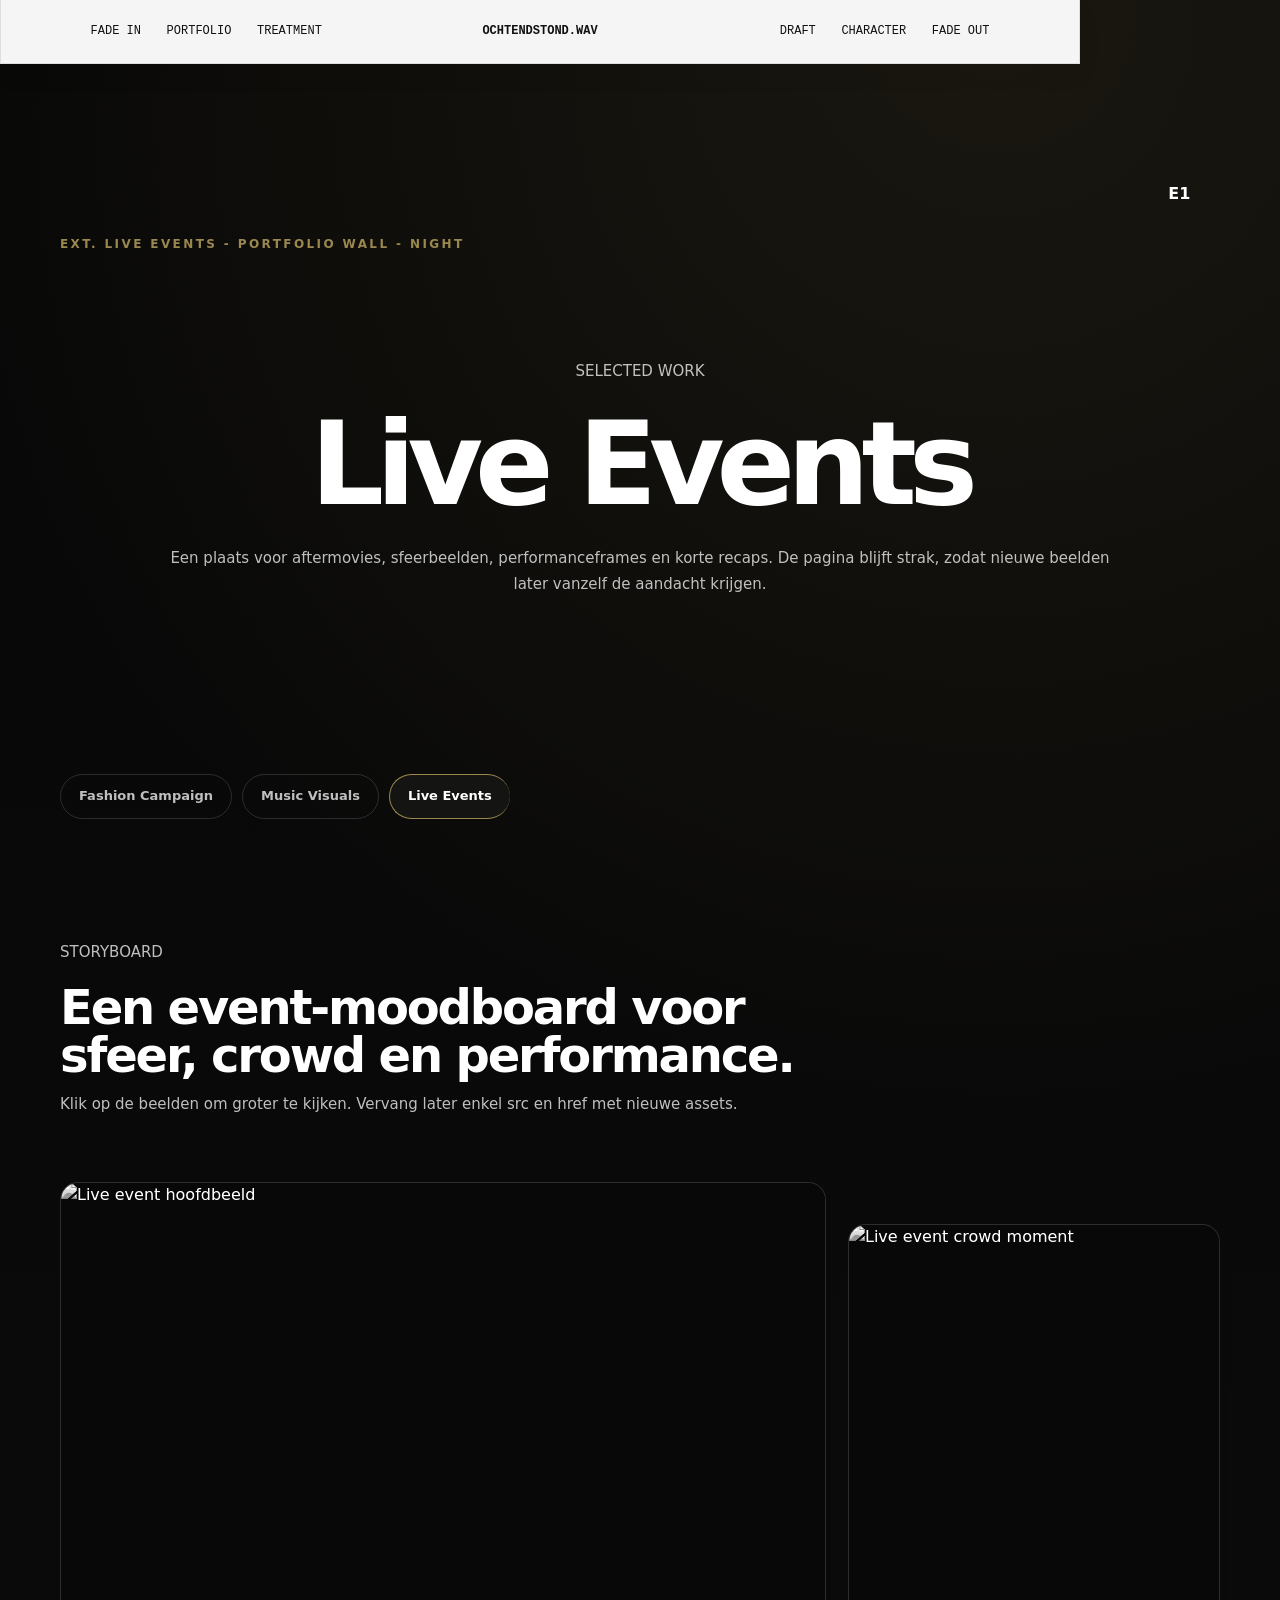
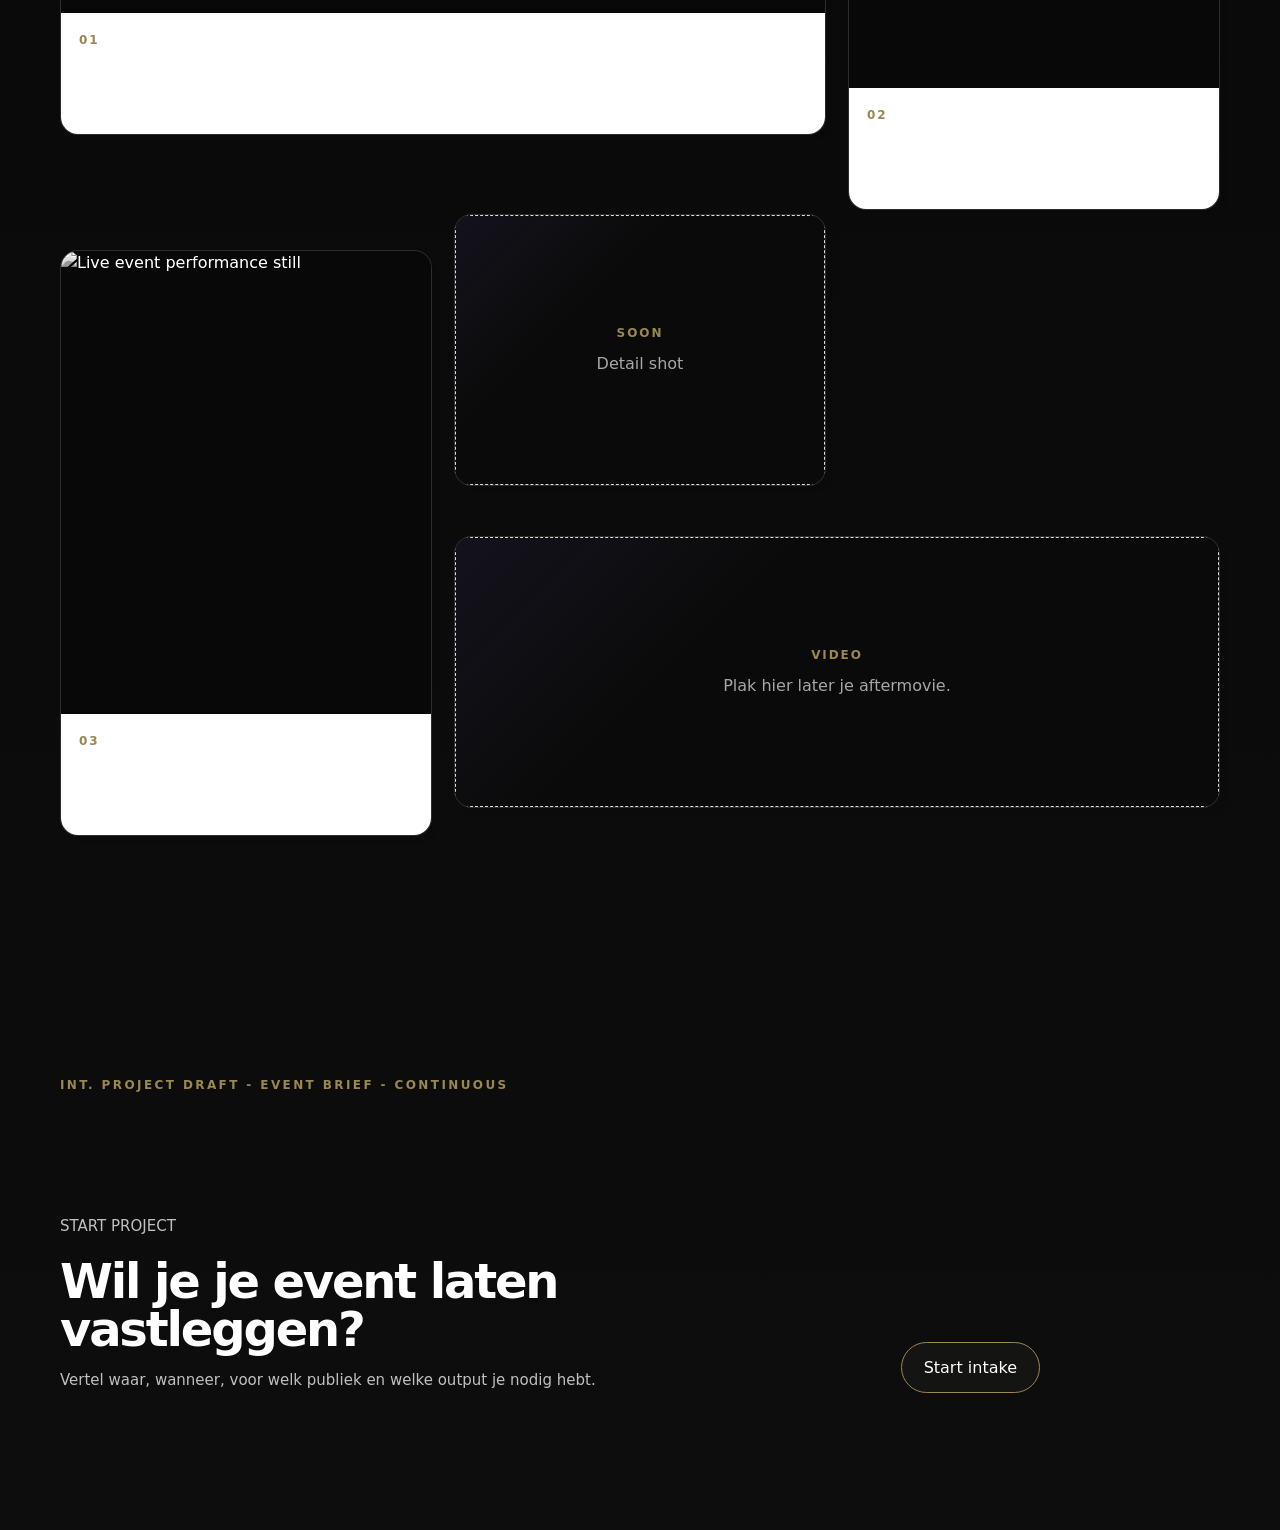
==== commit e8fa8418: "Add files via upload" ====
--- a/work-events.html
+++ b/work-events.html
@@ -7,94 +7,107 @@
   <meta property="og:type" content="website" />
   <meta property="og:title" content="Live Events - Ochtendstond.WAV" />
   <meta property="og:description" content="Event visuals met focus op sfeer, mensen, energie en herinnering." />
-  <meta property="og:image" content="https://fakdaenalderest.com/assets/FDS-groepsfoto.jpg" />
+  <meta property="og:image" content="https://fakdaenalderest.com/assets/DSC00262.JPG" />
   <meta name="twitter:card" content="summary_large_image" />
-  <link rel="icon" type="image/jpeg" href="assets/favicon.png.jpg" />
-  <link rel="shortcut icon" type="image/jpeg" href="assets/favicon.png.jpg" />
-  <link rel="apple-touch-icon" href="assets/favicon.png.jpg" />
-  <link rel="stylesheet" href="style.css" />
+  <link rel="icon" type="image/png" href="assets/favicon.png" />
+  <link rel="shortcut icon" type="image/png" href="assets/favicon.png" />
+  <link rel="apple-touch-icon" href="assets/favicon.png" />
+  <link rel="stylesheet" href="style.css?v=20260827-final" />
   <title>Live Events - Ochtendstond.WAV</title>
 </head>
-<body class="portfolio-page storyboard-page portfolio-page-empty">
-  <header class="site-header portfolio-header">
+<body class="portfolio-page storyboard-page">
+  <header class="site-header">
+    <nav class="nav-links nav-left" aria-label="Begin navigatie">
+      <a href="index.html#story">Fade in</a>
+      <a href="index.html#work">Portfolio</a>
+      <a href="index.html#process">Treatment</a>
+    </nav>
     <a href="index.html#top" class="logo">Ochtendstond.WAV</a>
-    <nav class="nav-links" aria-label="Portfolio navigatie">
-      <a href="index.html#work">Work</a>
-      <a href="work-fasion.html">Fashion</a>
-      <a href="work-music.html">Music</a>
-      <a href="index.html#intake">Intake</a>
+    <nav class="nav-links nav-right" aria-label="Eind navigatie">
+      <a href="index.html#intake">Draft</a>
+      <a href="index.html#about">Character</a>
+      <a href="index.html#contact">Fade out</a>
     </nav>
   </header>
 
-  <main class="portfolio-main">
-    <section class="portfolio-hero">
-      <div class="portfolio-hero-content">
-        <p class="portfolio-kicker">Live Events</p>
-        <h1>Momenten die niet opnieuw gebeuren.</h1>
-        <p>Deze event-portfolio wordt momenteel aangevuld. Binnenkort komen hier aftermovies, sfeerbeelden, concertregistraties en korte social recaps.</p>
+  <main class="portfolio-script">
+    <section class="portfolio-sheet portfolio-cover">
+      <p class="portfolio-page-number">E1</p>
+      <p class="portfolio-slug">EXT. LIVE EVENTS - PORTFOLIO WALL - NIGHT</p>
+      <div class="portfolio-cover-copy">
+        <p class="eyebrow">SELECTED WORK</p>
+        <h1>Live Events</h1>
+        <p>
+          Een plaats voor aftermovies, sfeerbeelden, performanceframes en korte recaps.
+          De pagina blijft strak, zodat nieuwe beelden later vanzelf de aandacht krijgen.
+        </p>
       </div>
     </section>
 
-    <div class="portfolio-toolbar">
-      <p>Een rustige gallery voor sfeer, crowd, details en performance.</p>
-      <nav class="portfolio-nav" aria-label="Werkcategorieen">
-        <a href="work-fasion.html">Fashion</a>
-        <a href="work-music.html">Music Visuals</a>
-        <a class="active" href="work-events.html">Live Events</a>
-        <a href="index.html#work">Alle types</a>
-      </nav>
-    </div>
+    <nav class="portfolio-switcher" aria-label="Werkcategorieen">
+      <a href="work-fasion.html">Fashion Campaign</a>
+      <a href="work-music.html">Music Visuals</a>
+      <a class="active" href="work-events.html">Live Events</a>
+    </nav>
 
-    <section class="section storyboard-section">
-      <div class="portfolio-soon-panel">
-        <p class="portfolio-soon-label">COMING SOON</p>
-        <h2>Live event work komt eraan.</h2>
-        <p>
-          Deze pagina blijft klaarstaan voor nieuw eventwerk. Hier komen binnenkort recaps, crowd moments,
-          performancebeelden en details die de sfeer van een avond bewaren.
-        </p>
-        <a class="btn btn-primary" href="index.html#intake">Bespreek een event project</a>
+    <section class="portfolio-sheet portfolio-wall">
+      <div class="storyboard-intro">
+        <p class="eyebrow">STORYBOARD</p>
+        <h2>Een event-moodboard voor sfeer, crowd en performance.</h2>
+        <p>Klik op de beelden om groter te kijken. Vervang later enkel src en href met nieuwe assets.</p>
       </div>
 
-      <div class="storyboard-intro">
-        <p class="eyebrow">STORYBOARD TEMPLATE</p>
-        <h2>Een event-moodboard zonder kapotte foto.</h2>
-        <p>Ik vind lokaal nog geen live event-cover in je assets. Upload later bijvoorbeeld <strong>live-events-cover.jpg</strong> in je assets-map en vervang een placeholder door die foto.</p>
-      </div>
+      <div class="portfolio-grid moodboard-grid">
+        <a class="portfolio-item wide storyboard-frame" href="assets/DSC00262.JPG" target="_blank" rel="noopener">
+          <img class="portfolio-media" src="assets/DSC00262.JPG" alt="Live event hoofdbeeld" loading="lazy" decoding="async">
+          <div class="portfolio-caption">
+            <span>01</span>
+            <h3>Aftermovie cover</h3>
+            <p>Een frame dat de avond opent.</p>
+          </div>
+        </a>
 
-      <div class="portfolio-grid">
-        <article class="portfolio-item wide portfolio-placeholder">
+        <a class="portfolio-item storyboard-frame" href="assets/DSC00346.JPG" target="_blank" rel="noopener">
+          <img class="portfolio-media" src="assets/DSC00346.JPG" alt="Live event crowd moment" loading="lazy" decoding="async">
+          <div class="portfolio-caption">
+            <span>02</span>
+            <h3>Crowd moment</h3>
+            <p>Sfeer als herinnering.</p>
+          </div>
+        </a>
+
+        <a class="portfolio-item tall storyboard-frame" href="assets/DSC00408.JPG" target="_blank" rel="noopener">
+          <img class="portfolio-media" src="assets/DSC00408.JPG" alt="Live event performance still" loading="lazy" decoding="async">
+          <div class="portfolio-caption">
+            <span>03</span>
+            <h3>Performance</h3>
+            <p>Beweging zonder drukte.</p>
+          </div>
+        </a>
+
+        <article class="portfolio-item soon-slot">
           <div class="portfolio-empty">
-            <p>Frame 01<br>Aftermovie cover soon</p>
+            <span>SOON</span>
+            <p>Detail shot</p>
           </div>
         </article>
 
-        <article class="portfolio-item portfolio-placeholder">
+        <a class="portfolio-item video-slot wide" href="https://www.youtube.com/" target="_blank" rel="noopener">
           <div class="portfolio-empty">
-            <p>Frame 02<br>Crowd moment soon</p>
+            <span>VIDEO</span>
+            <p>Plak hier later je aftermovie.</p>
           </div>
-        </article>
-
-        <article class="portfolio-item portfolio-placeholder">
-          <div class="portfolio-empty">
-            <p>Frame 03<br>Performance still soon</p>
-          </div>
-        </article>
-
-        <article class="portfolio-item wide portfolio-placeholder">
-          <div class="portfolio-empty">
-            <p>Video link soon<br>Plak hier later een YouTube embed of externe link.</p>
-          </div>
-        </article>
+        </a>
       </div>
     </section>
 
-    <section class="section">
+    <section class="portfolio-sheet portfolio-closing">
+      <p class="portfolio-slug">INT. PROJECT DRAFT - EVENT BRIEF - CONTINUOUS</p>
       <div class="portfolio-cta">
         <div>
           <p class="eyebrow">START PROJECT</p>
           <h2>Wil je je event laten vastleggen?</h2>
-          <p>Vertel kort waar, wanneer, voor welk publiek en welke output je nodig hebt.</p>
+          <p>Vertel waar, wanneer, voor welk publiek en welke output je nodig hebt.</p>
         </div>
         <a class="btn btn-primary" href="index.html#intake">Start intake</a>
       </div>
--- a/style.css
+++ b/style.css
@@ -82,7 +82,7 @@
   padding: 150px 60px 90px;
   background:
     linear-gradient(90deg, rgba(0,0,0,0.88), rgba(0,0,0,0.45)),
-    url("assets/FDS-groepsfoto.jpg");
+    url("assets/DSC00262.JPG");
   background-size: cover;
   background-position: center;
 }
@@ -2396,3 +2396,1364 @@
     aspect-ratio: 16 / 10;
   }
 }
+
+/* A4 page rhythm */
+.screenplay-site .hero,
+.screenplay-site .section {
+  box-sizing: border-box;
+  aspect-ratio: 210 / 297;
+  min-height: clamp(980px, 118vw, 1320px);
+}
+
+.screenplay-site .hero {
+  min-height: clamp(980px, 118vw, 1320px);
+}
+
+.screenplay-site .section {
+  display: flex;
+  flex-direction: column;
+  justify-content: flex-start;
+}
+
+.screenplay-site #work,
+.screenplay-site #about,
+.screenplay-site #contact {
+  justify-content: center;
+}
+
+.screenplay-site #intake {
+  justify-content: flex-start;
+}
+
+.screenplay-site .story-page {
+  justify-content: center;
+}
+
+.storyboard-page .portfolio-hero,
+.storyboard-page .section {
+  box-sizing: border-box;
+  aspect-ratio: 210 / 297;
+  min-height: clamp(980px, 118vw, 1320px);
+}
+
+.storyboard-page .portfolio-hero {
+  min-height: clamp(980px, 118vw, 1320px);
+}
+
+@media (max-width: 900px) {
+  .screenplay-site .hero,
+  .screenplay-site .section,
+  .storyboard-page .portfolio-hero,
+  .storyboard-page .section {
+    aspect-ratio: auto;
+    min-height: min(860px, calc(100vh - 40px));
+  }
+
+  .screenplay-site #intake,
+  .screenplay-site #process {
+    min-height: auto;
+  }
+}
+
+/* Full-page screenplay placement */
+.screenplay-site .hero,
+.screenplay-site .section {
+  padding: clamp(58px, 7vw, 92px) clamp(34px, 8vw, 112px);
+}
+
+.screenplay-site .hero {
+  place-items: center;
+}
+
+.screenplay-site .hero-content {
+  max-width: 720px;
+  transform: translateY(-2vh);
+}
+
+.screenplay-site .hero-content::before,
+.screenplay-site .page-number {
+  display: none;
+}
+
+.screenplay-site .script-corner {
+  position: absolute;
+  z-index: 2;
+  margin: 0;
+  color: #111;
+  font-size: clamp(13px, 1.4vw, 16px);
+  font-weight: 700;
+  letter-spacing: 0;
+  line-height: 1.8;
+  text-transform: uppercase;
+}
+
+.screenplay-site .script-corner-left {
+  top: clamp(28px, 4.5vw, 58px);
+  left: clamp(28px, 4.5vw, 58px);
+}
+
+.screenplay-site .script-corner-right {
+  top: clamp(28px, 4.5vw, 58px);
+  right: clamp(28px, 4.5vw, 58px);
+  display: grid;
+  gap: 10px;
+  text-align: right;
+}
+
+.screenplay-site .story-page {
+  justify-content: center;
+  padding-top: clamp(118px, 12vw, 170px);
+  padding-bottom: clamp(118px, 12vw, 170px);
+}
+
+.screenplay-site .story-page .slugline {
+  margin-top: 0;
+  margin-bottom: clamp(38px, 5vw, 70px);
+}
+
+.screenplay-site .story-page .action {
+  max-width: 640px;
+  margin-bottom: clamp(34px, 4vw, 58px);
+}
+
+.screenplay-site .story-page .character {
+  margin-top: clamp(42px, 6vw, 84px);
+}
+
+.screenplay-site .story-page .dialogue {
+  margin-bottom: clamp(42px, 6vw, 80px);
+}
+
+.screenplay-site .story-page > .transition:last-child {
+  margin-top: clamp(36px, 5vw, 72px);
+}
+
+@media (max-width: 900px) {
+  .screenplay-site .script-corner-left,
+  .screenplay-site .script-corner-right {
+    top: 24px;
+  }
+
+  .screenplay-site .script-corner-left {
+    left: 22px;
+  }
+
+  .screenplay-site .script-corner-right {
+    right: 22px;
+  }
+
+  .screenplay-site .hero-content {
+    transform: none;
+  }
+
+  .screenplay-site .story-page {
+    padding-top: 92px;
+    padding-bottom: 92px;
+  }
+}
+
+/* Strict 12-point screenplay layout */
+.screenplay-site,
+.screenplay-site button,
+.screenplay-site input,
+.screenplay-site textarea,
+.screenplay-site select,
+.storyboard-page,
+.storyboard-page button,
+.storyboard-page input,
+.storyboard-page textarea,
+.storyboard-page select {
+  font-family: "Courier New", Courier, monospace;
+  font-size: 12pt;
+  line-height: 1.45;
+}
+
+.screenplay-site h1,
+.screenplay-site h2,
+.screenplay-site h3,
+.screenplay-site p,
+.screenplay-site a,
+.screenplay-site li,
+.screenplay-site label,
+.screenplay-site span,
+.screenplay-site strong,
+.storyboard-page h1,
+.storyboard-page h2,
+.storyboard-page h3,
+.storyboard-page p,
+.storyboard-page a,
+.storyboard-page li,
+.storyboard-page span,
+.storyboard-page strong {
+  font-size: 12pt;
+  letter-spacing: 0;
+}
+
+.screenplay-site .hero {
+  padding: clamp(46px, 5vw, 66px);
+}
+
+.screenplay-site .hero-content {
+  display: grid;
+  place-items: center;
+  min-height: 100%;
+  max-width: none;
+  transform: none;
+}
+
+.screenplay-site .hero h1 {
+  position: absolute;
+  top: 48%;
+  left: clamp(34px, 8vw, 112px);
+  right: clamp(34px, 8vw, 112px);
+  margin: 0;
+  color: #111;
+  font-size: 12pt;
+  font-weight: 700;
+  text-align: center;
+  text-transform: none;
+}
+
+.screenplay-site .script-label {
+  position: absolute;
+  top: calc(48% + 34px);
+  left: clamp(34px, 8vw, 112px);
+  right: clamp(34px, 8vw, 112px);
+  margin: 0;
+  color: #111;
+  font-size: 12pt;
+  font-weight: 700;
+  text-align: center;
+  text-transform: none;
+}
+
+.screenplay-site .hero-subtitle {
+  position: absolute;
+  left: clamp(34px, 8vw, 112px);
+  right: clamp(34px, 8vw, 112px);
+  bottom: 150px;
+  max-width: none;
+  margin: 0 auto;
+  color: #111;
+  font-size: 12pt;
+}
+
+.screenplay-site .hero-actions {
+  position: absolute;
+  left: clamp(34px, 8vw, 112px);
+  right: clamp(34px, 8vw, 112px);
+  bottom: 78px;
+}
+
+.screenplay-site .script-corner {
+  font-size: 12pt;
+}
+
+.screenplay-site #work .section-head::before {
+  content: "EXT.                    PORTFOLIO.                    DAY";
+}
+
+.screenplay-site #process .section-head::before {
+  content: "INT.                    PRE-PRODUCTION.                    CONTINUOUS";
+}
+
+.screenplay-site #intake .section-head::before {
+  content: "INT.                    PROJECT DRAFT.                    START";
+}
+
+.screenplay-site #about .section-head::before {
+  content: "INT.                    CHARACTER.                    INTRODUCTION";
+}
+
+.screenplay-site #contact .section-head::before {
+  content: "EXT.                    FADE OUT.                    NIGHT";
+}
+
+.screenplay-site #work .section-head::before,
+.screenplay-site #process .section-head::before,
+.screenplay-site #intake .section-head::before,
+.screenplay-site #about .section-head::before,
+.screenplay-site #contact .section-head::before {
+  white-space: pre;
+  word-spacing: clamp(10px, 2vw, 28px);
+  overflow-wrap: anywhere;
+}
+
+.screenplay-site #process,
+.screenplay-site #intake {
+  padding-top: 58px;
+  padding-bottom: 58px;
+}
+
+.screenplay-site #process .section-head,
+.screenplay-site #intake .section-head {
+  margin-bottom: 22px;
+}
+
+.screenplay-site #process .section-sub,
+.screenplay-site #intake .section-sub {
+  max-width: 68ch;
+  line-height: 1.45;
+}
+
+.screenplay-site #process .process-grid {
+  grid-template-columns: minmax(0, 0.9fr) minmax(0, 1.1fr);
+  gap: 14px;
+}
+
+.screenplay-site #process .workflow-list {
+  gap: 8px;
+}
+
+.screenplay-site #process .workflow-step {
+  grid-template-columns: 42px 1fr;
+  gap: 10px;
+  padding: 10px 0;
+}
+
+.screenplay-site #process .workflow-step h3,
+.screenplay-site #process .package-detail h3 {
+  margin-bottom: 4px;
+}
+
+.screenplay-site #process .workflow-step p,
+.screenplay-site #process .package-note,
+.screenplay-site #process .package-detail li {
+  line-height: 1.35;
+}
+
+.screenplay-site #process .package-explorer {
+  padding: 10px;
+}
+
+.screenplay-site #process .package-tabs {
+  gap: 4px;
+  margin-bottom: 10px;
+  padding: 4px;
+}
+
+.screenplay-site #process .package-option {
+  padding: 8px 5px;
+}
+
+.screenplay-site #process .package-detail {
+  min-height: auto;
+  padding: 14px;
+}
+
+.screenplay-site #process .package-detail ul {
+  gap: 5px;
+  margin: 12px 0 14px;
+}
+
+.screenplay-site #process .package-label {
+  margin-bottom: 8px;
+}
+
+.screenplay-site #intake .system-card {
+  max-width: 720px;
+  margin: 0 auto;
+  padding: 18px 22px;
+}
+
+.screenplay-site #intake .tab-bar {
+  margin-bottom: 18px;
+}
+
+.screenplay-site #intake .progress-bar {
+  margin-bottom: 22px;
+  padding-bottom: 12px;
+}
+
+.screenplay-site #intake .form-step h3 {
+  margin-bottom: 6px;
+  text-align: left;
+}
+
+.screenplay-site #intake .form-step > p {
+  max-width: none;
+  margin: 0 0 16px;
+  text-align: left;
+}
+
+.screenplay-site #intake label,
+.screenplay-site #intake .field-block {
+  margin-bottom: 11px;
+}
+
+.screenplay-site #intake input,
+.screenplay-site #intake textarea,
+.screenplay-site #intake select {
+  margin-top: 4px;
+  padding: 8px 0;
+}
+
+.screenplay-site #intake textarea {
+  min-height: 68px;
+  padding: 8px;
+}
+
+.screenplay-site #intake .option-grid {
+  grid-template-columns: repeat(3, minmax(0, 1fr));
+  gap: 6px;
+  margin-top: 7px;
+}
+
+.screenplay-site #intake .option {
+  min-height: 36px;
+  padding: 7px 6px;
+}
+
+.screenplay-site #intake .form-status {
+  min-height: 18px;
+  margin-top: 10px;
+}
+
+.screenplay-site #intake .form-nav {
+  margin-top: 16px;
+}
+
+@media (max-width: 900px) {
+  .screenplay-site .hero h1 {
+    top: 44%;
+  }
+
+  .screenplay-site .script-label {
+    top: calc(44% + 32px);
+  }
+
+  .screenplay-site .hero-subtitle {
+    bottom: 132px;
+  }
+
+  .screenplay-site .hero-actions {
+    bottom: 54px;
+  }
+
+  .screenplay-site #process .process-grid,
+  .screenplay-site #intake .option-grid {
+    grid-template-columns: 1fr;
+  }
+
+  .screenplay-site #work .section-head::before,
+  .screenplay-site #process .section-head::before,
+  .screenplay-site #intake .section-head::before,
+  .screenplay-site #about .section-head::before,
+  .screenplay-site #contact .section-head::before {
+    white-space: normal;
+    word-spacing: normal;
+  }
+}
+
+/* Final screenplay polish */
+.screenplay-site .hero h1 {
+  text-decoration: underline;
+  text-decoration-thickness: 1px;
+  text-underline-offset: 4px;
+}
+
+.screenplay-site .script-label {
+  font-weight: 700;
+}
+
+.screenplay-site .section-head {
+  width: 100%;
+  max-width: none;
+}
+
+.screenplay-site .section-head h2,
+.screenplay-site .section-sub {
+  max-width: 680px;
+}
+
+.screenplay-site #work .section-head::before,
+.screenplay-site #process .section-head::before,
+.screenplay-site #intake .section-head::before,
+.screenplay-site #about .section-head::before,
+.screenplay-site #contact .section-head::before {
+  width: 100%;
+  margin-bottom: clamp(42px, 5vw, 74px);
+  white-space: normal;
+  word-spacing: normal;
+  text-align: justify;
+  text-align-last: justify;
+}
+
+.screenplay-site #work .section-head::before {
+  content: "EXT. PORTFOLIO WALL - DAY";
+}
+
+.screenplay-site #process .section-head::before {
+  content: "INT. PRE-PRODUCTION ROOM - CONTINUOUS";
+}
+
+.screenplay-site #intake .section-head::before {
+  content: "INT. CLIENT INTAKE - DAY";
+}
+
+.screenplay-site #about .section-head::before {
+  content: "INT. CHARACTER STUDY - DAY";
+}
+
+.screenplay-site #contact .section-head::before {
+  content: "EXT. FADE OUT - NIGHT";
+}
+
+.screenplay-site #work {
+  justify-content: flex-start;
+}
+
+.screenplay-site #work .section-head {
+  margin-bottom: clamp(48px, 7vw, 96px);
+}
+
+.screenplay-site #work .section-head h2 {
+  max-width: none;
+  margin-top: clamp(34px, 5vw, 76px);
+  text-align: center;
+  text-decoration: underline;
+  text-decoration-thickness: 1px;
+  text-underline-offset: 5px;
+}
+
+.screenplay-site #work .section-head .eyebrow::after {
+  content: "";
+}
+
+.screenplay-site #work .section-sub {
+  margin-inline: auto;
+  text-align: center;
+}
+
+.screenplay-site #work .projects {
+  gap: 0;
+  border-top: 1px solid var(--script-rule);
+  border-bottom: 1px solid var(--script-rule);
+}
+
+.screenplay-site #work .project-card {
+  min-height: clamp(190px, 22vw, 270px);
+  grid-template-columns: minmax(160px, 260px) minmax(0, 1fr);
+  border-bottom: 1px solid var(--script-rule);
+}
+
+.screenplay-site #work .project-card:last-child {
+  border-bottom: 0;
+}
+
+.screenplay-site #work .overlay {
+  display: grid;
+  grid-template-columns: 72px minmax(0, 1fr) auto;
+  align-items: center;
+  gap: 22px;
+  padding: 0 0 0 clamp(20px, 4vw, 58px);
+}
+
+.screenplay-site #work .overlay h3 {
+  margin: 0;
+  text-decoration: underline;
+  text-decoration-thickness: 1px;
+  text-underline-offset: 4px;
+}
+
+.screenplay-site #work .overlay span {
+  justify-self: end;
+  white-space: nowrap;
+}
+
+.screenplay-site #contact {
+  aspect-ratio: auto;
+  min-height: clamp(520px, 58vw, 700px);
+  justify-content: center;
+}
+
+.screenplay-site #contact .section-head {
+  margin-bottom: 26px;
+}
+
+.screenplay-site #contact .contact-grid {
+  align-items: center;
+}
+
+@media (max-width: 900px) {
+  .screenplay-site #work .section-head::before,
+  .screenplay-site #process .section-head::before,
+  .screenplay-site #intake .section-head::before,
+  .screenplay-site #about .section-head::before,
+  .screenplay-site #contact .section-head::before {
+    text-align: left;
+    text-align-last: auto;
+  }
+
+  .screenplay-site #work .project-card {
+    grid-template-columns: 1fr;
+  }
+
+  .screenplay-site #work .overlay {
+    grid-template-columns: 48px 1fr;
+    padding: 18px 0;
+  }
+
+  .screenplay-site #work .overlay span {
+    grid-column: 2;
+    justify-self: start;
+  }
+
+  .screenplay-site #contact {
+    min-height: auto;
+  }
+}
+
+/* Portfolio screenplay remake */
+.storyboard-page {
+  --paper: #ffffff;
+  --script-ink: #111111;
+  --script-muted: #565656;
+  --script-rule: #dedede;
+  --script-red: #111111;
+  background: #f6f6f3;
+  color: var(--script-ink);
+  font-family: "Courier New", Courier, monospace;
+  font-size: 12pt;
+}
+
+.storyboard-page .site-header {
+  width: min(100%, 1080px);
+  min-height: 64px;
+  display: grid;
+  grid-template-columns: minmax(0, 1fr) auto minmax(0, 1fr);
+  gap: clamp(14px, 3vw, 42px);
+  align-items: center;
+  margin: 0 auto;
+  padding: 0 clamp(22px, 7vw, 104px);
+  border: 1px solid var(--script-rule);
+  border-top: 0;
+  background: rgba(255, 255, 255, 0.96);
+  box-shadow: 0 10px 28px rgba(0, 0, 0, 0.045);
+}
+
+.storyboard-page .nav-left,
+.storyboard-page .nav-right {
+  display: flex;
+  gap: clamp(14px, 2vw, 30px);
+  align-items: center;
+}
+
+.storyboard-page .nav-right {
+  justify-content: flex-end;
+}
+
+.storyboard-page .logo,
+.storyboard-page .nav-links a {
+  color: var(--script-ink);
+  font-family: "Courier New", Courier, monospace;
+  font-size: clamp(11px, 1.05vw, 12px);
+  font-weight: 400;
+  letter-spacing: 0;
+  text-decoration: none;
+  text-transform: uppercase;
+  white-space: nowrap;
+}
+
+.storyboard-page .logo {
+  font-weight: 700;
+}
+
+.storyboard-page .portfolio-script {
+  width: min(100%, 1080px);
+  margin: 0 auto;
+  padding: 18px clamp(10px, 2vw, 24px) 54px;
+}
+
+.storyboard-page .portfolio-sheet {
+  position: relative;
+  width: min(100%, 930px);
+  min-height: clamp(980px, 118vw, 1320px);
+  box-sizing: border-box;
+  display: flex;
+  flex-direction: column;
+  margin: 0 auto 34px;
+  padding: clamp(58px, 7vw, 98px) clamp(28px, 7vw, 104px) clamp(68px, 8vw, 112px);
+  border: 1px solid var(--script-rule);
+  background:
+    linear-gradient(90deg, transparent 0, transparent 9.6%, rgba(0, 0, 0, 0.055) 9.7%, transparent 9.8%),
+    var(--paper);
+  box-shadow: 0 20px 60px rgba(0, 0, 0, 0.08);
+}
+
+.storyboard-page .portfolio-cover {
+  justify-content: center;
+  text-align: center;
+}
+
+.storyboard-page .portfolio-page-number {
+  position: absolute;
+  top: clamp(58px, 7vw, 98px);
+  right: clamp(28px, 7vw, 104px);
+  margin: 0;
+  font-weight: 700;
+}
+
+.storyboard-page .portfolio-slug {
+  width: 100%;
+  margin: 0 0 clamp(70px, 8vw, 120px);
+  font-weight: 700;
+  text-align: justify;
+  text-align-last: justify;
+  text-transform: uppercase;
+}
+
+.storyboard-page .portfolio-cover-copy {
+  width: min(100%, 620px);
+  margin: auto;
+}
+
+.storyboard-page .portfolio-cover-copy h1 {
+  margin: 28px 0;
+  font-size: 12pt;
+  line-height: 1.65;
+  text-decoration: underline;
+  text-underline-offset: 4px;
+  text-transform: uppercase;
+}
+
+.storyboard-page .portfolio-cover-copy p,
+.storyboard-page .storyboard-intro p,
+.storyboard-page .portfolio-caption p,
+.storyboard-page .portfolio-cta p {
+  font-size: 12pt;
+  line-height: 1.8;
+}
+
+.storyboard-page .portfolio-switcher {
+  width: min(100%, 930px);
+  display: grid;
+  grid-template-columns: repeat(3, 1fr);
+  gap: 0;
+  margin: 0 auto 34px;
+  border: 1px solid var(--script-rule);
+  background: #fff;
+}
+
+.storyboard-page .portfolio-switcher a {
+  min-height: 58px;
+  display: grid;
+  place-items: center;
+  padding: 10px;
+  border-right: 1px solid var(--script-rule);
+  color: var(--script-ink);
+  font-size: 12pt;
+  text-align: center;
+  text-decoration: none;
+  text-transform: uppercase;
+}
+
+.storyboard-page .portfolio-switcher a:last-child {
+  border-right: 0;
+}
+
+.storyboard-page .portfolio-switcher a:hover,
+.storyboard-page .portfolio-switcher a.active {
+  background: #111;
+  color: #fff;
+}
+
+.storyboard-page .portfolio-wall {
+  min-height: auto;
+}
+
+.storyboard-page .storyboard-intro {
+  max-width: 700px;
+  margin-bottom: clamp(34px, 5vw, 64px);
+}
+
+.storyboard-page .storyboard-intro h2,
+.storyboard-page .portfolio-cta h2 {
+  margin: 12px 0;
+  font-size: 12pt;
+  line-height: 1.8;
+  text-decoration: underline;
+  text-underline-offset: 4px;
+  text-transform: uppercase;
+}
+
+.storyboard-page .moodboard-grid {
+  display: grid;
+  grid-template-columns: repeat(12, 1fr);
+  gap: clamp(10px, 1.6vw, 18px);
+  align-items: start;
+}
+
+.storyboard-page .portfolio-item {
+  grid-column: span 4;
+  display: block;
+  min-width: 0;
+  border: 1px solid var(--script-rule);
+  background: #fff;
+  color: var(--script-ink);
+  text-decoration: none;
+  overflow: hidden;
+}
+
+.storyboard-page .portfolio-item.wide {
+  grid-column: span 8;
+}
+
+.storyboard-page .portfolio-item.tall {
+  grid-row: span 2;
+}
+
+.storyboard-page .portfolio-media {
+  display: block;
+  width: 100%;
+  height: auto;
+  aspect-ratio: 4 / 5;
+  object-fit: cover;
+  filter: grayscale(1) contrast(1.08);
+  transition: filter 0.24s ease, transform 0.24s ease;
+}
+
+.storyboard-page .portfolio-item.wide .portfolio-media {
+  aspect-ratio: 16 / 9;
+}
+
+.storyboard-page .storyboard-frame:hover .portfolio-media {
+  filter: grayscale(0.05) contrast(1.04) saturate(1.06);
+  transform: scale(1.018);
+}
+
+.storyboard-page .portfolio-caption {
+  padding: 18px;
+  border-top: 1px solid var(--script-rule);
+}
+
+.storyboard-page .portfolio-caption span,
+.storyboard-page .portfolio-empty span {
+  display: block;
+  margin-bottom: 12px;
+  font-weight: 700;
+}
+
+.storyboard-page .portfolio-caption h3 {
+  margin: 0 0 8px;
+  font-size: 12pt;
+  line-height: 1.5;
+  text-decoration: underline;
+  text-underline-offset: 3px;
+  text-transform: uppercase;
+}
+
+.storyboard-page .portfolio-empty {
+  min-height: 270px;
+  display: grid;
+  align-content: center;
+  justify-items: center;
+  padding: 24px;
+  background:
+    repeating-linear-gradient(0deg, transparent 0 23px, rgba(0, 0, 0, 0.028) 24px),
+    #fff;
+  color: var(--script-muted);
+  text-align: center;
+  text-transform: uppercase;
+}
+
+.storyboard-page .portfolio-closing {
+  min-height: clamp(520px, 58vw, 700px);
+  justify-content: center;
+}
+
+.storyboard-page .portfolio-cta {
+  display: grid;
+  grid-template-columns: minmax(0, 1fr) auto;
+  gap: 28px;
+  align-items: end;
+  padding: 0;
+  border: 0;
+  background: transparent;
+}
+
+@media (max-width: 900px) {
+  .storyboard-page .site-header {
+    grid-template-columns: 1fr;
+    justify-items: center;
+    padding-top: 14px;
+    padding-bottom: 14px;
+  }
+
+  .storyboard-page .nav-left,
+  .storyboard-page .nav-right {
+    justify-content: center;
+    flex-wrap: wrap;
+  }
+
+  .storyboard-page .portfolio-sheet {
+    min-height: auto;
+    padding: 54px 22px 60px;
+  }
+
+  .storyboard-page .portfolio-slug {
+    text-align: left;
+    text-align-last: auto;
+  }
+
+  .storyboard-page .portfolio-switcher {
+    grid-template-columns: 1fr;
+  }
+
+  .storyboard-page .portfolio-switcher a {
+    border-right: 0;
+    border-bottom: 1px solid var(--script-rule);
+  }
+
+  .storyboard-page .portfolio-switcher a:last-child {
+    border-bottom: 0;
+  }
+
+  .storyboard-page .portfolio-item,
+  .storyboard-page .portfolio-item.wide {
+    grid-column: 1 / -1;
+  }
+
+  .storyboard-page .portfolio-cta {
+    grid-template-columns: 1fr;
+  }
+}
+
+/* Final portfolio polish: same cinematic language as the index, built for easy asset swaps. */
+.storyboard-page {
+  min-height: 100vh;
+  background:
+    radial-gradient(circle at 78% 0%, rgba(154, 136, 79, 0.13), transparent 34%),
+    linear-gradient(180deg, #070707 0%, #0d0d0d 100%);
+  color: var(--text);
+  font-family: 'Inter', system-ui, -apple-system, BlinkMacSystemFont, sans-serif;
+}
+
+.storyboard-page .portfolio-script {
+  width: 100%;
+  padding: 92px 0 0;
+}
+
+.storyboard-page .portfolio-sheet {
+  width: 100%;
+  min-height: auto;
+  padding: clamp(58px, 8vw, 120px) 60px;
+  background: transparent;
+  border: 0;
+  color: var(--text);
+  box-shadow: none;
+}
+
+.storyboard-page .portfolio-cover {
+  min-height: 72vh;
+  display: flex;
+  align-items: center;
+}
+
+.storyboard-page .portfolio-slug {
+  width: 100%;
+  display: flex;
+  justify-content: space-between;
+  gap: 24px;
+  color: #9a884f;
+  font-size: 12px;
+  font-weight: 700;
+  letter-spacing: 0.2em;
+  line-height: 1.8;
+  text-align: left;
+  text-align-last: auto;
+  text-transform: uppercase;
+}
+
+.storyboard-page .portfolio-cover-copy {
+  width: min(100%, 960px);
+  margin: 0;
+}
+
+.storyboard-page .portfolio-cover-copy h1 {
+  margin: 26px 0 28px;
+  color: #fff;
+  font-size: clamp(52px, 10vw, 116px);
+  line-height: 0.92;
+  letter-spacing: -0.07em;
+  text-decoration: none;
+  text-transform: none;
+}
+
+.storyboard-page .portfolio-cover-copy p,
+.storyboard-page .storyboard-intro p,
+.storyboard-page .portfolio-caption p,
+.storyboard-page .portfolio-cta p {
+  color: rgba(255, 255, 255, 0.74);
+  font-size: 15px;
+  line-height: 1.75;
+}
+
+.storyboard-page .portfolio-switcher {
+  width: calc(100% - 120px);
+  max-width: 980px;
+  display: flex;
+  flex-wrap: wrap;
+  gap: 10px;
+  margin: 0 60px 18px;
+  border: 0;
+  background: transparent;
+}
+
+.storyboard-page .portfolio-switcher a {
+  min-height: 0;
+  display: inline-flex;
+  align-items: center;
+  justify-content: center;
+  padding: 12px 18px;
+  border: 1px solid rgba(255, 255, 255, 0.14);
+  border-radius: 999px;
+  color: rgba(255, 255, 255, 0.74);
+  font-size: 13px;
+  font-weight: 600;
+  letter-spacing: 0;
+  text-decoration: none;
+  text-transform: none;
+}
+
+.storyboard-page .portfolio-switcher a:hover,
+.storyboard-page .portfolio-switcher a.active {
+  border-color: #9a884f;
+  background: #141412;
+  color: #fff;
+}
+
+.storyboard-page .storyboard-intro {
+  max-width: 760px;
+  margin-bottom: clamp(34px, 5vw, 64px);
+}
+
+.storyboard-page .storyboard-intro h2,
+.storyboard-page .portfolio-cta h2 {
+  margin: 12px 0;
+  color: #fff;
+  font-size: clamp(28px, 4vw, 48px);
+  line-height: 1;
+  letter-spacing: -0.045em;
+  text-decoration: none;
+  text-transform: none;
+}
+
+.storyboard-page .moodboard-grid {
+  display: grid;
+  grid-template-columns: repeat(12, minmax(0, 1fr));
+  gap: clamp(12px, 1.8vw, 22px);
+  align-items: start;
+}
+
+.storyboard-page .portfolio-item {
+  grid-column: span 4;
+  display: block;
+  min-width: 0;
+  overflow: hidden;
+  border: 1px solid rgba(255, 255, 255, 0.12);
+  border-radius: 18px;
+  background: #101010;
+  color: var(--text);
+  text-decoration: none;
+}
+
+.storyboard-page .portfolio-item.wide {
+  grid-column: span 8;
+}
+
+.storyboard-page .portfolio-media {
+  display: block;
+  width: 100%;
+  height: auto;
+  aspect-ratio: 4 / 5;
+  object-fit: cover;
+  filter: grayscale(1) contrast(1.08);
+  transition: filter 0.28s ease, transform 0.28s ease;
+}
+
+.storyboard-page .portfolio-item.wide .portfolio-media {
+  aspect-ratio: 16 / 9;
+}
+
+.storyboard-page .storyboard-frame:hover .portfolio-media {
+  filter: grayscale(0.06) contrast(1.04) saturate(1.08);
+  transform: scale(1.025);
+}
+
+.storyboard-page .portfolio-caption {
+  padding: 18px;
+  border-top: 1px solid rgba(255, 255, 255, 0.1);
+}
+
+.storyboard-page .portfolio-caption span,
+.storyboard-page .portfolio-empty span {
+  display: block;
+  margin-bottom: 10px;
+  color: #9a884f;
+  font-size: 12px;
+  font-weight: 700;
+  letter-spacing: 0.16em;
+}
+
+.storyboard-page .portfolio-caption h3 {
+  margin: 0 0 8px;
+  color: #fff;
+  font-size: 20px;
+  line-height: 1.15;
+  letter-spacing: -0.03em;
+  text-decoration: none;
+  text-transform: none;
+}
+
+.storyboard-page .portfolio-empty {
+  min-height: 270px;
+  display: grid;
+  align-content: center;
+  justify-items: center;
+  padding: 24px;
+  background:
+    linear-gradient(135deg, rgba(139, 125, 255, 0.08), transparent 35%),
+    #0a0a0a;
+  color: var(--muted);
+  text-align: center;
+  text-transform: none;
+}
+
+.storyboard-page .portfolio-closing {
+  min-height: 48vh;
+  justify-content: center;
+}
+
+.storyboard-page .portfolio-cta {
+  width: min(100%, 980px);
+  display: grid;
+  grid-template-columns: minmax(0, 1fr) auto;
+  gap: 28px;
+  align-items: end;
+  padding: 0;
+  border: 0;
+  background: transparent;
+}
+
+@media (max-width: 900px) {
+  .storyboard-page .portfolio-sheet {
+    padding: 54px 22px 60px;
+  }
+
+  .storyboard-page .portfolio-switcher {
+    width: calc(100% - 44px);
+    margin: 0 22px 18px;
+  }
+
+  .storyboard-page .portfolio-slug {
+    display: grid;
+    gap: 6px;
+  }
+
+  .storyboard-page .portfolio-item,
+  .storyboard-page .portfolio-item.wide {
+    grid-column: 1 / -1;
+  }
+
+  .storyboard-page .portfolio-cta {
+    grid-template-columns: 1fr;
+  }
+}
+
+/* Intake safety layer: keep the client form readable and clickable inside the screenplay design. */
+.screenplay-site #intake {
+  overflow: visible;
+}
+
+.screenplay-site #intake .system-card {
+  width: min(100%, 880px);
+  max-width: 880px;
+  margin: 0 auto;
+  padding: clamp(18px, 3vw, 28px);
+  border: 1px solid #d8d8d8;
+  border-radius: 0;
+  background: #fff;
+  color: #111;
+  box-shadow: 0 28px 80px rgba(0, 0, 0, 0.08);
+}
+
+.screenplay-site #intake .tab-bar {
+  display: grid;
+  grid-template-columns: repeat(3, 1fr);
+  gap: 8px;
+  margin-bottom: 24px;
+  padding: 6px;
+  border: 1px solid #d8d8d8;
+  border-radius: 0;
+  background: #f7f7f4;
+}
+
+.screenplay-site #intake .tab {
+  min-height: 42px;
+  padding: 10px;
+  border: 0;
+  border-radius: 0;
+  background: transparent;
+  color: #555;
+  font: 700 12px/1.2 'Courier New', Courier, monospace;
+  letter-spacing: 0.02em;
+  cursor: pointer;
+}
+
+.screenplay-site #intake .tab.active,
+.screenplay-site #intake .tab[aria-selected="true"] {
+  background: #111;
+  color: #fff;
+  box-shadow: none;
+}
+
+.screenplay-site #intake .panel {
+  display: none;
+}
+
+.screenplay-site #intake .panel.active {
+  display: block;
+}
+
+.screenplay-site #intake .progress-bar {
+  display: flex;
+  align-items: center;
+  gap: 8px;
+  margin: 0 0 24px;
+}
+
+.screenplay-site #intake .step-dot {
+  flex: 0 0 auto;
+  width: 9px;
+  height: 9px;
+  border-radius: 999px;
+  background: #d0d0d0;
+}
+
+.screenplay-site #intake .step-dot.done {
+  background: var(--green);
+}
+
+.screenplay-site #intake .step-dot.active {
+  width: 34px;
+  background: var(--accent);
+}
+
+.screenplay-site #intake #step-label,
+.screenplay-site #intake .form-status,
+.screenplay-site #intake .muted {
+  color: #666;
+  font: 400 12px/1.6 'Courier New', Courier, monospace;
+}
+
+.screenplay-site #intake .form-step {
+  display: none;
+}
+
+.screenplay-site #intake .form-step.active {
+  display: block;
+}
+
+.screenplay-site #intake .form-step h3 {
+  margin: 0 0 8px;
+  color: #111;
+  font: 700 22px/1.15 'Courier New', Courier, monospace;
+  text-transform: uppercase;
+}
+
+.screenplay-site #intake .form-step p {
+  margin: 0 0 22px;
+  color: #666;
+  font: 400 13px/1.7 'Courier New', Courier, monospace;
+}
+
+.screenplay-site #intake label,
+.screenplay-site #intake .field-block {
+  display: block;
+  margin: 0 0 18px;
+  color: #333;
+  font: 700 12px/1.5 'Courier New', Courier, monospace;
+  text-transform: uppercase;
+}
+
+.screenplay-site #intake input,
+.screenplay-site #intake textarea,
+.screenplay-site #intake select {
+  display: block;
+  width: 100%;
+  min-height: 48px;
+  margin: 8px 0 0;
+  padding: 13px 14px;
+  border: 1px solid #cfcfcf;
+  border-radius: 0;
+  background: #fff;
+  color: #111;
+  font: 400 14px/1.45 'Courier New', Courier, monospace;
+  outline: none;
+}
+
+.screenplay-site #intake textarea {
+  min-height: 96px;
+  resize: vertical;
+}
+
+.screenplay-site #intake input:focus,
+.screenplay-site #intake textarea:focus,
+.screenplay-site #intake select:focus {
+  border-color: #111;
+  box-shadow: 0 0 0 2px rgba(0, 0, 0, 0.08);
+}
+
+.screenplay-site #intake .option-grid {
+  display: grid;
+  grid-template-columns: repeat(2, minmax(0, 1fr));
+  gap: 10px;
+  margin-top: 10px;
+}
+
+.screenplay-site #intake .option {
+  display: inline-flex;
+  min-height: 46px;
+  align-items: center;
+  justify-content: center;
+  padding: 10px 12px;
+  border: 1px solid #cfcfcf;
+  border-radius: 0;
+  background: #fff;
+  color: #111;
+  font: 700 12px/1.35 'Courier New', Courier, monospace;
+  text-align: center;
+  cursor: pointer;
+}
+
+.screenplay-site #intake .option:hover,
+.screenplay-site #intake .option.selected {
+  border-color: #111;
+  background: #111;
+  color: #fff;
+}
+
+.screenplay-site #intake .form-nav {
+  display: flex;
+  justify-content: space-between;
+  gap: 12px;
+  margin-top: 22px;
+}
+
+.screenplay-site #intake .btn {
+  min-height: 46px;
+  border-radius: 999px;
+  font: 700 13px/1 'Courier New', Courier, monospace;
+}
+
+@media (max-width: 700px) {
+  .screenplay-site #intake .tab-bar,
+  .screenplay-site #intake .option-grid {
+    grid-template-columns: 1fr;
+  }
+
+  .screenplay-site #intake .form-nav {
+    display: grid;
+  }
+}
